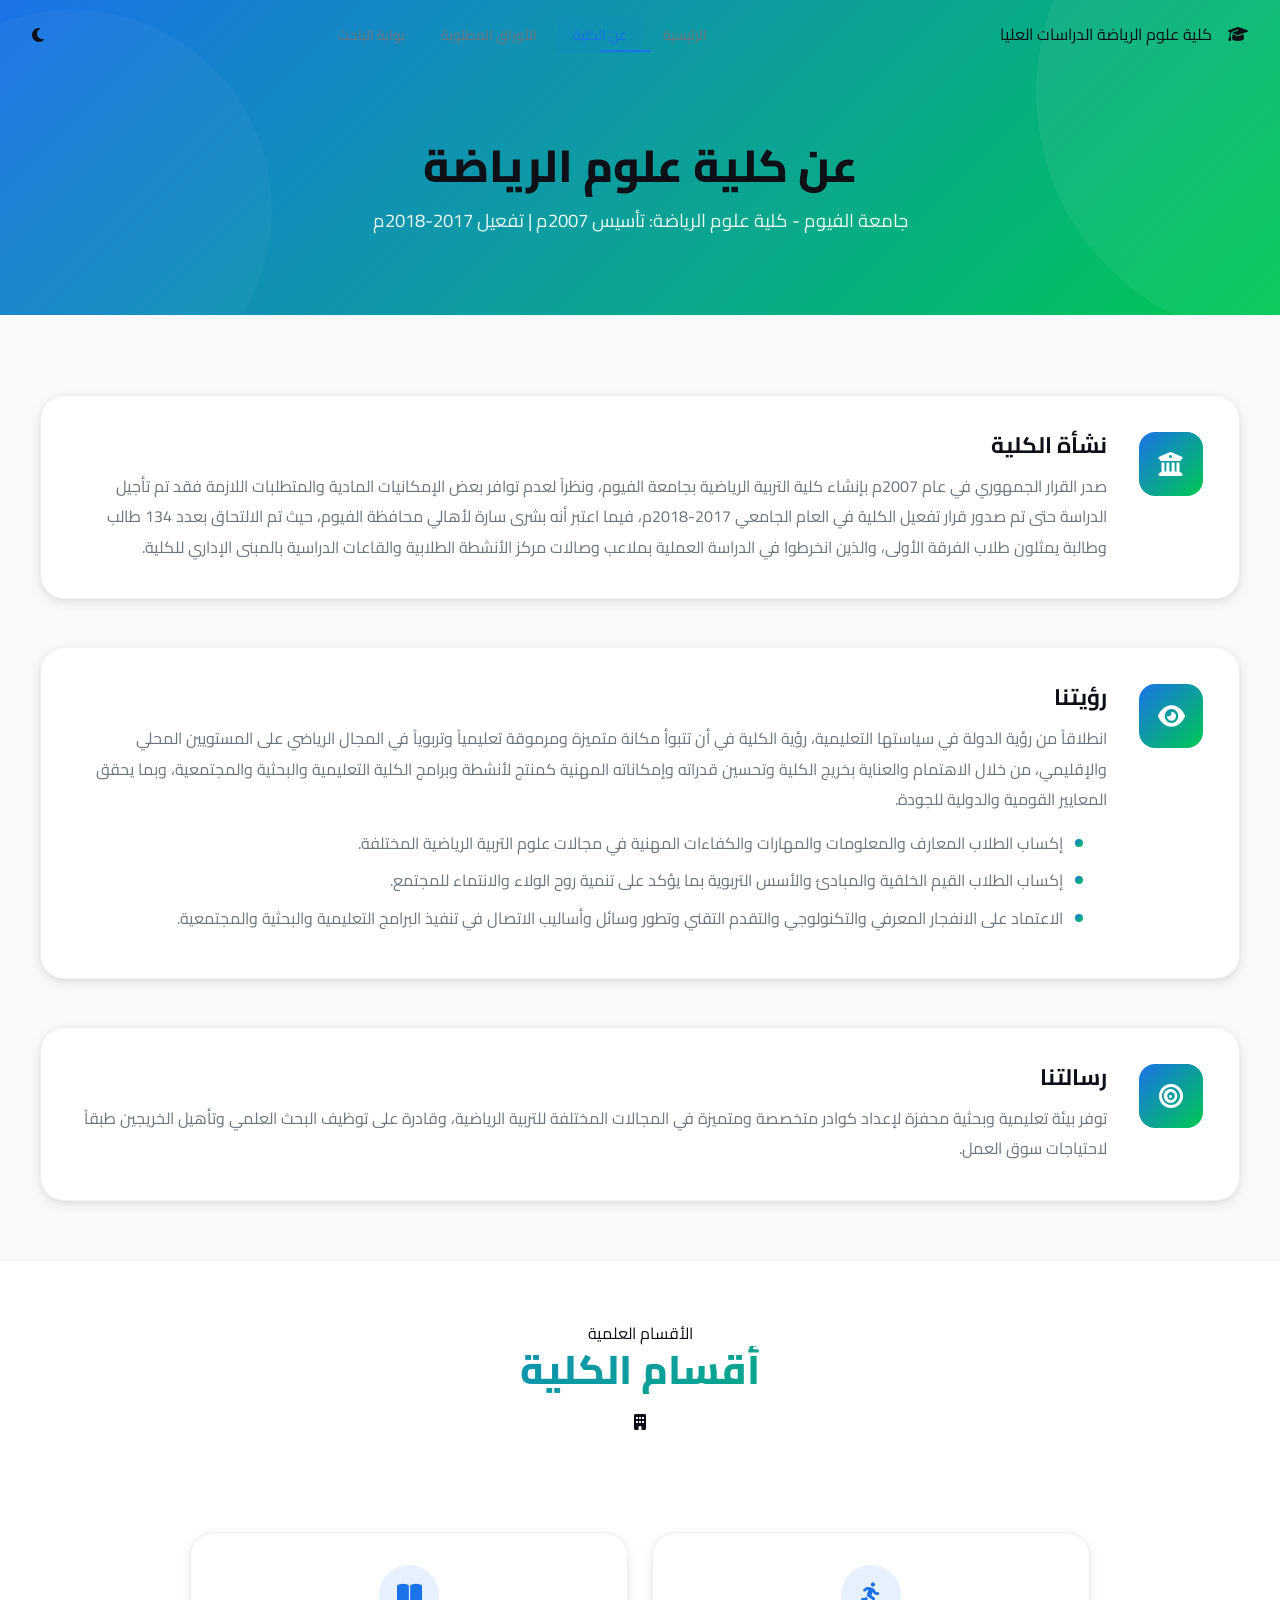
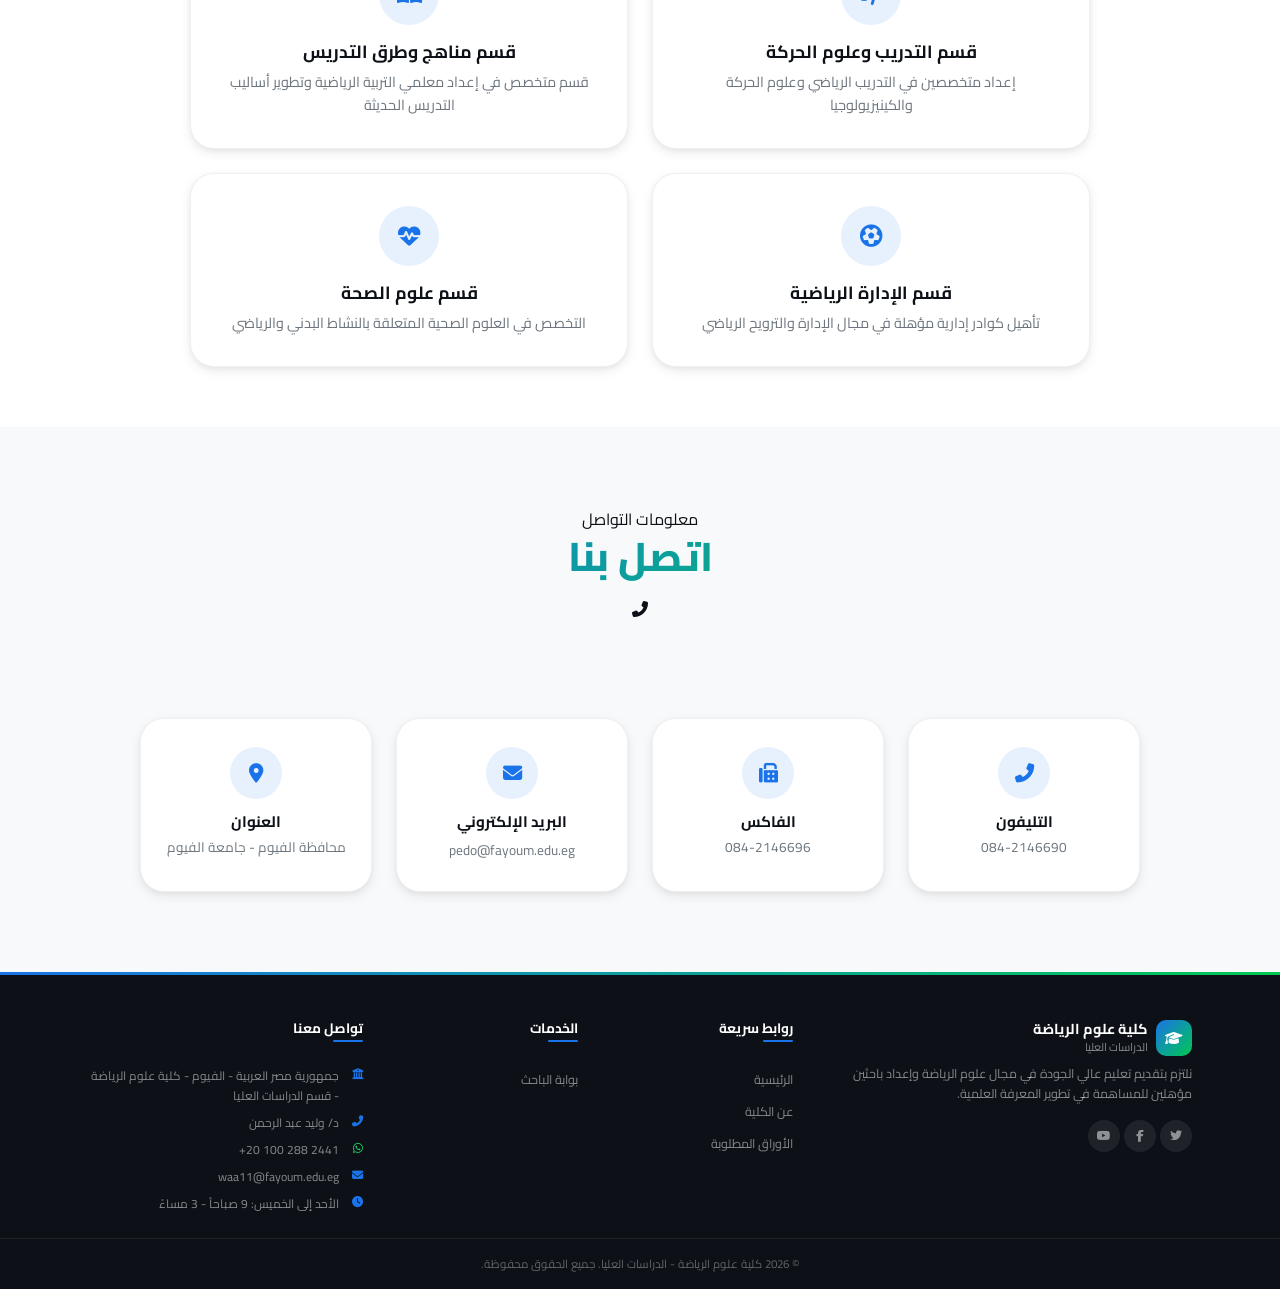
==== pages/about.html @ bc3f0134 "بوابة الدراسات العليا - كلية علوم الرياضة" ====
<!DOCTYPE html>
<html lang="ar" dir="rtl">
<head>
    <meta charset="UTF-8">
    <meta name="viewport" content="width=device-width, initial-scale=1.0">
    <title>عن الكلية - كلية علوم الرياضة | الدراسات العليا</title>
    <link rel="stylesheet" href="../css/styles.css">
    <link rel="stylesheet" href="https://cdnjs.cloudflare.com/ajax/libs/font-awesome/6.4.0/css/all.min.css">
    <link href="https://fonts.googleapis.com/css2?family=Cairo:wght@300;400;500;600;700;800;900&family=Tajawal:wght@300;400;500;700;800;900&display=swap" rel="stylesheet">
    <style>
        .about-hero {
            background: var(--gradient-primary);
            color: var(--color-white);
            padding: 140px 0 80px;
            text-align: center;
            position: relative;
            overflow: hidden;
        }
        .about-hero::before {
            content: '';
            position: absolute;
            top: -50%;
            right: -20%;
            width: 500px;
            height: 500px;
            border-radius: 50%;
            background: rgba(255,255,255,0.05);
        }
        .about-hero::after {
            content: '';
            position: absolute;
            bottom: -30%;
            left: -10%;
            width: 400px;
            height: 400px;
            border-radius: 50%;
            background: rgba(255,255,255,0.03);
        }
        .about-hero h1 {
            font-size: 2.8rem;
            font-weight: 800;
            margin-bottom: 12px;
            position: relative;
            z-index: 1;
        }
        .about-hero p {
            font-size: 1.15rem;
            opacity: 0.9;
            max-width: 600px;
            margin: 0 auto;
            position: relative;
            z-index: 1;
        }

        .about-sections {
            display: flex;
            flex-direction: column;
            gap: 48px;
            padding: 80px 0 60px;
        }

        .about-block {
            display: grid;
            grid-template-columns: auto 1fr;
            gap: 32px;
            align-items: start;
            background: var(--bg-card);
            border: 1px solid var(--card-border);
            border-radius: var(--border-radius-xl);
            padding: 36px;
            box-shadow: var(--shadow-md);
            transition: all 0.3s ease;
        }
        .about-block:hover {
            box-shadow: var(--shadow-xl);
            transform: translateY(-2px);
        }
        .about-block-icon {
            width: 64px;
            height: 64px;
            min-width: 64px;
            border-radius: var(--border-radius-lg);
            background: var(--gradient-primary);
            display: flex;
            align-items: center;
            justify-content: center;
            color: var(--color-white);
            font-size: 1.5rem;
        }
        .about-block-content h3 {
            font-size: 1.4rem;
            font-weight: 700;
            margin-bottom: 12px;
            color: var(--text-primary);
        }
        .about-block-content p {
            color: var(--text-secondary);
            line-height: 1.9;
            font-size: 1rem;
        }
        .about-block-content ul {
            margin-top: 16px;
            padding-right: 24px;
            list-style: none;
        }
        .about-block-content ul li {
            position: relative;
            padding-right: 20px;
            margin-bottom: 10px;
            color: var(--text-secondary);
            line-height: 1.7;
        }
        .about-block-content ul li::before {
            content: '';
            position: absolute;
            right: 0;
            top: 9px;
            width: 8px;
            height: 8px;
            border-radius: 50%;
            background: var(--gradient-primary);
        }

        .dept-section {
            padding: 60px 0;
            background: var(--bg-secondary);
        }
        .dept-grid {
            display: grid;
            grid-template-columns: repeat(2, 1fr);
            gap: 24px;
            max-width: 900px;
            margin: 0 auto;
        }
        .dept-card {
            background: var(--bg-card);
            border: 1px solid var(--card-border);
            border-radius: var(--border-radius-xl);
            padding: 32px;
            text-align: center;
            box-shadow: var(--shadow-md);
            transition: all 0.3s ease;
        }
        .dept-card:hover {
            box-shadow: var(--shadow-xl);
            transform: translateY(-4px);
        }
        .dept-card-icon {
            width: 60px;
            height: 60px;
            border-radius: 50%;
            background: rgba(var(--color-primary-rgb), 0.1);
            display: flex;
            align-items: center;
            justify-content: center;
            margin: 0 auto 16px;
            font-size: 1.4rem;
            color: var(--color-primary);
        }
        .dept-card h4 {
            font-size: 1.1rem;
            font-weight: 700;
            margin-bottom: 8px;
            color: var(--text-primary);
        }
        .dept-card p {
            font-size: 0.9rem;
            color: var(--text-secondary);
            line-height: 1.6;
        }

        .contact-section {
            padding: 80px 0;
        }
        .contact-grid {
            display: grid;
            grid-template-columns: repeat(4, 1fr);
            gap: 24px;
            max-width: 1000px;
            margin: 0 auto;
        }
        .contact-card {
            background: var(--bg-card);
            border: 1px solid var(--card-border);
            border-radius: var(--border-radius-xl);
            padding: 28px 20px;
            text-align: center;
            box-shadow: var(--shadow-md);
            transition: all 0.3s ease;
        }
        .contact-card:hover {
            box-shadow: var(--shadow-xl);
            transform: translateY(-4px);
        }
        .contact-card-icon {
            width: 52px;
            height: 52px;
            border-radius: 50%;
            background: rgba(var(--color-primary-rgb), 0.1);
            display: flex;
            align-items: center;
            justify-content: center;
            margin: 0 auto 14px;
            font-size: 1.2rem;
            color: var(--color-primary);
        }
        .contact-card h4 {
            font-size: 0.95rem;
            font-weight: 700;
            margin-bottom: 6px;
            color: var(--text-primary);
        }
        .contact-card p,
        .contact-card a {
            font-size: 0.85rem;
            color: var(--text-secondary);
            line-height: 1.5;
        }
        .contact-card a:hover {
            color: var(--color-primary);
        }

        @media (max-width: 768px) {
            .about-hero h1 { font-size: 2rem; }
            .about-block {
                grid-template-columns: 1fr;
                text-align: center;
            }
            .about-block-icon { margin: 0 auto; }
            .about-block-content ul { padding-right: 0; }
            .about-block-content ul li { padding-right: 0; text-align: right; }
            .dept-grid { grid-template-columns: 1fr; }
            .contact-grid { grid-template-columns: 1fr 1fr; }
        }
        @media (max-width: 480px) {
            .contact-grid { grid-template-columns: 1fr; }
        }
    </style>
</head>
<body>
    <div id="app">
        <div id="preloader">
            <div class="loader">
                <div class="loader-ring"></div>
                <div class="loader-ring"></div>
                <div class="loader-ring"></div>
                <div class="loader-text">الدراسات العليا</div>
                <div class="loader-subtext">كلية علوم الرياضة - جامعة الفيوم</div>
            </div>
        </div>
        <div class="page-transition" id="pageTransition">
            <div class="loader">
                <div class="loader-ring"></div>
                <div class="loader-ring"></div>
                <div class="loader-ring"></div>
            </div>
            <div class="loader-text">الدراسات العليا</div>
            <div class="loader-subtext">كلية علوم الرياضة - جامعة الفيوم</div>
        </div>

        <nav class="navbar" id="navbar">
            <div class="nav-container">
                <div class="nav-brand">
                    <div class="brand-icon"><i class="fas fa-graduation-cap"></i></div>
                    <div class="brand-text">
                        <span class="brand-title">كلية علوم الرياضة</span>
                        <span class="brand-subtitle">الدراسات العليا</span>
                    </div>
                </div>
                <div class="nav-menu" id="navMenu">
                    <a href="../index.html" class="nav-link">الرئيسية</a>
                    <a href="about.html" class="nav-link active">عن الكلية</a>
                    <a href="documents.html" class="nav-link">الأوراق المطلوبة</a>
                    <a href="portal.html" class="nav-link">بوابة الباحث</a>
                </div>
                <div class="nav-actions">
                    <button class="btn-nav-action" id="themeToggle"><i class="fas fa-moon"></i></button>
                    <button class="hamburger" id="hamburger"><span></span><span></span><span></span></button>
                </div>
            </div>
        </nav>

        <div class="about-hero">
            <div class="container">
                <h1>عن كلية علوم الرياضة</h1>
                <p>جامعة الفيوم - كلية علوم الرياضة: تأسيس 2007م | تفعيل 2017-2018م</p>
            </div>
        </div>

        <section class="about-sections container">
            <div class="about-block">
                <div class="about-block-icon"><i class="fas fa-university"></i></div>
                <div class="about-block-content">
                    <h3>نشأة الكلية</h3>
                    <p>صدر القرار الجمهوري في عام 2007م بإنشاء كلية التربية الرياضية بجامعة الفيوم، ونظراً لعدم توافر بعض الإمكانيات المادية والمتطلبات اللازمة فقد تم تأجيل الدراسة حتى تم صدور قرار تفعيل الكلية في العام الجامعي 2017-2018م، فيما اعتبر أنه بشرى سارة لأهالي محافظة الفيوم، حيث تم الالتحاق بعدد 134 طالب وطالبة يمثلون طلاب الفرقة الأولى، والذين انخرطوا في الدراسة العملية بملاعب وصالات مركز الأنشطة الطلابية والقاعات الدراسية بالمبنى الإداري للكلية.</p>
                </div>
            </div>

            <div class="about-block">
                <div class="about-block-icon"><i class="fas fa-eye"></i></div>
                <div class="about-block-content">
                    <h3>رؤيتنا</h3>
                    <p>انطلاقاً من رؤية الدولة في سياستها التعليمية، رؤية الكلية في أن تتبوأ مكانة متميزة ومرموقة تعليمياً وتربوياً في المجال الرياضي على المستويين المحلي والإقليمي، من خلال الاهتمام والعناية بخريج الكلية وتحسين قدراته وإمكاناته المهنية كمنتج لأنشطة وبرامج الكلية التعليمية والبحثية والمجتمعية، وبما يحقق المعايير القومية والدولية للجودة.</p>
                    <ul>
                        <li>إكساب الطلاب المعارف والمعلومات والمهارات والكفاءات المهنية في مجالات علوم التربية الرياضية المختلفة.</li>
                        <li>إكساب الطلاب القيم الخلقية والمبادئ والأسس التربوية بما يؤكد على تنمية روح الولاء والانتماء للمجتمع.</li>
                        <li>الاعتماد على الانفجار المعرفي والتكنولوجي والتقدم التقني وتطور وسائل وأساليب الاتصال في تنفيذ البرامج التعليمية والبحثية والمجتمعية.</li>
                    </ul>
                </div>
            </div>

            <div class="about-block">
                <div class="about-block-icon"><i class="fas fa-bullseye"></i></div>
                <div class="about-block-content">
                    <h3>رسالتنا</h3>
                    <p>توفر بيئة تعليمية وبحثية محفزة لإعداد كوادر متخصصة ومتميزة في المجالات المختلفة للتربية الرياضية، وقادرة على توظيف البحث العلمي وتأهيل الخريجين طبقاً لاحتياجات سوق العمل.</p>
                </div>
            </div>
        </section>

        <section class="dept-section">
            <div class="container">
                <div class="section-header">
                    <span class="section-tag">الأقسام العلمية</span>
                    <h2 class="section-title">أقسام الكلية</h2>
                    <div class="title-divider"><span></span><i class="fas fa-building"></i><span></span></div>
                </div>
                <div class="dept-grid">
                    <div class="dept-card">
                        <div class="dept-card-icon"><i class="fas fa-running"></i></div>
                        <h4>قسم التدريب وعلوم الحركة</h4>
                        <p>إعداد متخصصين في التدريب الرياضي وعلوم الحركة والكينيزيولوجيا</p>
                    </div>
                    <div class="dept-card">
                        <div class="dept-card-icon"><i class="fas fa-book-open"></i></div>
                        <h4>قسم مناهج وطرق التدريس</h4>
                        <p>قسم متخصص في إعداد معلمي التربية الرياضية وتطوير أساليب التدريس الحديثة</p>
                    </div>
                    <div class="dept-card">
                        <div class="dept-card-icon"><i class="fas fa-futbol"></i></div>
                        <h4>قسم الإدارة الرياضية</h4>
                        <p>تأهيل كوادر إدارية مؤهلة في مجال الإدارة والترويح الرياضي</p>
                    </div>
                    <div class="dept-card">
                        <div class="dept-card-icon"><i class="fas fa-heartbeat"></i></div>
                        <h4>قسم علوم الصحة</h4>
                        <p>التخصص في العلوم الصحية المتعلقة بالنشاط البدني والرياضي</p>
                    </div>
                </div>
            </div>
        </section>

        <section class="contact-section">
            <div class="container">
                <div class="section-header">
                    <span class="section-tag">معلومات التواصل</span>
                    <h2 class="section-title">اتصل بنا</h2>
                    <div class="title-divider"><span></span><i class="fas fa-phone-alt"></i><span></span></div>
                </div>
                <div class="contact-grid">
                    <div class="contact-card">
                        <div class="contact-card-icon"><i class="fas fa-phone-alt"></i></div>
                        <h4>التليفون</h4>
                        <p dir="ltr">084-2146690</p>
                    </div>
                    <div class="contact-card">
                        <div class="contact-card-icon"><i class="fas fa-fax"></i></div>
                        <h4>الفاكس</h4>
                        <p dir="ltr">084-2146696</p>
                    </div>
                    <div class="contact-card">
                        <div class="contact-card-icon"><i class="fas fa-envelope"></i></div>
                        <h4>البريد الإلكتروني</h4>
                        <a href="https://mail.google.com/mail/?view=cm&fs=1&to=pedo@fayoum.edu.eg" target="_blank">pedo@fayoum.edu.eg</a>
                    </div>
                    <div class="contact-card">
                        <div class="contact-card-icon"><i class="fas fa-map-marker-alt"></i></div>
                        <h4>العنوان</h4>
                        <p>محافظة الفيوم - جامعة الفيوم</p>
                    </div>
                </div>
            </div>
        </section>

        <footer class="footer">
            <div class="footer-top">
                <div class="container">
                    <div class="footer-grid">
                        <div class="footer-col">
                            <div class="footer-brand">
                                <div class="brand-icon"><i class="fas fa-graduation-cap"></i></div>
                                <div class="brand-text">
                                    <span class="brand-title">كلية علوم الرياضة</span>
                                    <span class="brand-subtitle">الدراسات العليا</span>
                                </div>
                            </div>
                            <p class="footer-desc">نلتزم بتقديم تعليم عالي الجودة في مجال علوم الرياضة وإعداد باحثين مؤهلين للمساهمة في تطوير المعرفة العلمية.</p>
                            <div class="footer-social">
                                <a href="https://twitter.com/FayUniversity" class="social-link"><i class="fab fa-twitter"></i></a>
                                <a href="https://www.facebook.com/FayoumSS" class="social-link"><i class="fab fa-facebook-f"></i></a>
                                <a href="https://www.youtube.com/channel/UCIMr3Jd-B6QErtTE9Xmmkcg" class="social-link"><i class="fab fa-youtube"></i></a>
                            </div>
                        </div>
                        <div class="footer-col">
                            <h4>روابط سريعة</h4>
                            <ul class="footer-links">
                                <li><a href="../index.html">الرئيسية</a></li>
                                <li><a href="about.html">عن الكلية</a></li>
                                <li><a href="documents.html">الأوراق المطلوبة</a></li>
                            </ul>
                        </div>
                        <div class="footer-col">
                            <h4>الخدمات</h4>
                            <ul class="footer-links">
                                <li><a href="portal.html">بوابة الباحث</a></li>
                            </ul>
                        </div>
                        <div class="footer-col">
                            <h4>تواصل معنا</h4>
                            <div class="footer-contact">
                                <div class="contact-item"><i class="fas fa-university"></i><span>جمهورية مصر العربية - الفيوم - كلية علوم الرياضة - قسم الدراسات العليا</span></div>
                                <div class="contact-item"><i class="fas fa-phone-alt"></i><span>د/ وليد عبد الرحمن</span></div>
                                <div class="contact-item"><i class="fab fa-whatsapp" style="color:#25D366;"></i><a href="https://wa.me/201002882441" target="_blank" dir="ltr" style="color:inherit;text-decoration:none;">+20 100 288 2441</a></div>
                                <div class="contact-item"><i class="fas fa-envelope"></i><a href="https://mail.google.com/mail/?view=cm&fs=1&to=waa11@fayoum.edu.eg" target="_blank" style="color:inherit;text-decoration:none;">waa11@fayoum.edu.eg</a></div>
                                <div class="contact-item"><i class="fas fa-clock"></i><span>الأحد إلى الخميس: 9 صباحاً - 3 مساءً</span></div>
                            </div>
                        </div>
                    </div>
                </div>
            </div>
            <div class="footer-bottom">
                <div class="container">
                    <p>&copy; 2026 كلية علوم الرياضة - الدراسات العليا. جميع الحقوق محفوظة.</p>
                </div>
            </div>
        </footer>
        <button class="back-to-top" id="backToTop"><i class="fas fa-chevron-up"></i></button>
    </div>
    <script src="../js/app.js"></script>
</body>
</html>
---- css/styles.css ----
/* ============================================================
   GRADUATE STUDIES - Faculty of Sports Science
   World-Class RTL Arabic Stylesheet
   ============================================================ */

/* ------------------------------------------------------------
   1. CSS CUSTOM PROPERTIES
   ------------------------------------------------------------ */
:root {
  /* Colors */
  --color-primary: #1a73e8;
  --color-primary-light: #4a9af5;
  --color-primary-dark: #1557b0;
  --color-primary-rgb: 26, 115, 232;

  --color-secondary: #00c853;
  --color-secondary-light: #5efc82;
  --color-secondary-dark: #009624;
  --color-secondary-rgb: 0, 200, 83;

  --color-accent: #ff6d00;
  --color-accent-light: #ff9e40;
  --color-accent-dark: #c43e00;
  --color-accent-rgb: 255, 109, 0;

  --color-dark: #0d1117;
  --color-dark-lighter: #161b22;
  --color-dark-card: #1c2128;
  --color-dark-border: #30363d;
  --color-dark-rgb: 13, 17, 23;

  --color-light: #f8f9fa;
  --color-light-darker: #e9ecef;
  --color-light-card: #ffffff;
  --color-light-border: #dee2e6;
  --color-light-rgb: 248, 249, 250;

  --color-white: #ffffff;
  --color-black: #000000;
  --color-gray-100: #f8f9fa;
  --color-gray-200: #e9ecef;
  --color-gray-300: #dee2e6;
  --color-gray-400: #ced4da;
  --color-gray-500: #adb5bd;
  --color-gray-600: #6c757d;
  --color-gray-700: #495057;
  --color-gray-800: #343a40;
  --color-gray-900: #212529;

  --color-success: #00c853;
  --color-warning: #ff6d00;
  --color-danger: #e53935;
  --color-info: #1a73e8;

  /* Gradients */
  --gradient-primary: linear-gradient(135deg, #1a73e8 0%, #00c853 100%);
  --gradient-secondary: linear-gradient(135deg, #00c853 0%, #1a73e8 100%);
  --gradient-accent: linear-gradient(135deg, #ff6d00 0%, #ff9e40 100%);
  --gradient-dark: linear-gradient(135deg, #0d1117 0%, #161b22 100%);
  --gradient-hero: linear-gradient(135deg, #0d1117 0%, #1a237e 50%, #0d1117 100%);
  --gradient-glass: linear-gradient(135deg, rgba(255,255,255,0.1) 0%, rgba(255,255,255,0.05) 100%);
  --gradient-card: linear-gradient(145deg, rgba(255,255,255,0.05) 0%, rgba(255,255,255,0.02) 100%);
  --gradient-text: linear-gradient(135deg, #1a73e8, #00c853);
  --gradient-primary-radial: radial-gradient(circle at center, #1a73e8 0%, transparent 70%);

  /* Typography */
  --font-family: 'Cairo', 'Tajawal', -apple-system, BlinkMacSystemFont, 'Segoe UI', sans-serif;
  --font-family-mono: 'Fira Code', 'Cairo', monospace;

  --font-size-xs: 0.75rem;
  --font-size-sm: 0.875rem;
  --font-size-base: 1rem;
  --font-size-md: 1.125rem;
  --font-size-lg: 1.25rem;
  --font-size-xl: 1.5rem;
  --font-size-2xl: 2rem;
  --font-size-3xl: 2.5rem;
  --font-size-4xl: 3rem;
  --font-size-5xl: 3.5rem;

  --font-weight-light: 300;
  --font-weight-normal: 400;
  --font-weight-medium: 500;
  --font-weight-semibold: 600;
  --font-weight-bold: 700;
  --font-weight-extrabold: 800;

  --line-height-tight: 1.2;
  --line-height-normal: 1.6;
  --line-height-relaxed: 1.8;

  /* Spacing */
  --spacing-xs: 0.25rem;
  --spacing-sm: 0.5rem;
  --spacing-md: 1rem;
  --spacing-lg: 1.5rem;
  --spacing-xl: 2rem;
  --spacing-2xl: 3rem;
  --spacing-3xl: 4rem;
  --spacing-4xl: 6rem;
  --spacing-5xl: 8rem;

  --container-max: 1200px;
  --container-narrow: 900px;
  --container-wide: 1400px;

  /* Borders & Radius */
  --border-width: 1px;
  --border-radius-sm: 6px;
  --border-radius-md: 10px;
  --border-radius-lg: 16px;
  --border-radius-xl: 24px;
  --border-radius-2xl: 32px;
  --border-radius-full: 9999px;

  /* Shadows */
  --shadow-xs: 0 1px 2px rgba(0,0,0,0.05);
  --shadow-sm: 0 2px 4px rgba(0,0,0,0.06), 0 1px 2px rgba(0,0,0,0.04);
  --shadow-md: 0 4px 12px rgba(0,0,0,0.08), 0 2px 4px rgba(0,0,0,0.04);
  --shadow-lg: 0 8px 24px rgba(0,0,0,0.1), 0 4px 8px rgba(0,0,0,0.05);
  --shadow-xl: 0 12px 40px rgba(0,0,0,0.12), 0 6px 12px rgba(0,0,0,0.06);
  --shadow-2xl: 0 20px 60px rgba(0,0,0,0.15), 0 8px 16px rgba(0,0,0,0.08);
  --shadow-glow-primary: 0 0 20px rgba(26,115,232,0.3), 0 0 40px rgba(26,115,232,0.1);
  --shadow-glow-secondary: 0 0 20px rgba(0,200,83,0.3), 0 0 40px rgba(0,200,83,0.1);
  --shadow-glow-accent: 0 0 20px rgba(255,109,0,0.3), 0 0 40px rgba(255,109,0,0.1);
  --shadow-inner: inset 0 2px 4px rgba(0,0,0,0.06);

  /* Glass morphism */
  --glass-bg: rgba(255,255,255,0.08);
  --glass-bg-light: rgba(255,255,255,0.12);
  --glass-border: rgba(255,255,255,0.15);
  --glass-blur: blur(20px);
  --glass-blur-heavy: blur(40px);

  /* Transitions */
  --transition-fast: 150ms ease;
  --transition-base: 250ms ease;
  --transition-slow: 400ms ease;
  --transition-spring: 500ms cubic-bezier(0.175, 0.885, 0.32, 1.275);
  --transition-bounce: 600ms cubic-bezier(0.68, -0.55, 0.265, 1.55);

  /* Z-index */
  --z-dropdown: 100;
  --z-sticky: 200;
  --z-navbar: 1000;
  --z-fixed: 1030;
  --z-modal-backdrop: 1040;
  --z-modal: 1050;
  --z-popover: 1060;
  --z-tooltip: 1070;
  --z-preloader: 9999;

  /* Current theme colors (light by default) */
  --bg-primary: var(--color-light);
  --bg-secondary: var(--color-white);
  --bg-card: var(--color-white);
  --bg-nav: rgba(248,249,250,0.85);
  --text-primary: var(--color-dark);
  --text-secondary: var(--color-gray-600);
  --text-muted: var(--color-gray-500);
  --border-color: var(--color-light-border);
  --card-border: rgba(0,0,0,0.06);
}

/* ------------------------------------------------------------
   2. DARK THEME
   ------------------------------------------------------------ */
[data-theme="dark"] {
  --bg-primary: var(--color-dark);
  --bg-secondary: var(--color-dark-lighter);
  --bg-card: var(--color-dark-card);
  --bg-nav: rgba(13,17,23,0.88);
  --text-primary: var(--color-gray-100);
  --text-secondary: var(--color-gray-400);
  --text-muted: var(--color-gray-500);
  --border-color: var(--color-dark-border);
  --card-border: rgba(255,255,255,0.06);

  --glass-bg: rgba(255,255,255,0.05);
  --glass-bg-light: rgba(255,255,255,0.08);
  --glass-border: rgba(255,255,255,0.1);

  --shadow-xs: 0 1px 2px rgba(0,0,0,0.2);
  --shadow-sm: 0 2px 4px rgba(0,0,0,0.25);
  --shadow-md: 0 4px 12px rgba(0,0,0,0.3);
  --shadow-lg: 0 8px 24px rgba(0,0,0,0.35);
  --shadow-xl: 0 12px 40px rgba(0,0,0,0.4);
  --shadow-2xl: 0 20px 60px rgba(0,0,0,0.5);
}

/* ------------------------------------------------------------
   3. RESET & BASE
   ------------------------------------------------------------ */
*,
*::before,
*::after {
  margin: 0;
  padding: 0;
  box-sizing: border-box;
}

html {
  scroll-behavior: smooth;
  font-size: 16px;
  -webkit-text-size-adjust: 100%;
  text-size-adjust: 100%;
}

body {
  font-family: var(--font-family);
  font-size: var(--font-size-base);
  font-weight: var(--font-weight-normal);
  line-height: var(--line-height-normal);
  color: var(--text-primary);
  background-color: var(--bg-primary);
  direction: rtl;
  text-align: right;
  overflow-x: hidden;
  -webkit-font-smoothing: antialiased;
  -moz-osx-font-smoothing: grayscale;
  transition: background-color var(--transition-slow), color var(--transition-slow);
}

a {
  color: var(--color-primary);
  text-decoration: none;
  transition: color var(--transition-fast);
}

a:hover {
  color: var(--color-primary-light);
}

img {
  max-width: 100%;
  height: auto;
  display: block;
}

ul, ol {
  list-style: none;
}

button {
  cursor: pointer;
  border: none;
  background: none;
  font-family: inherit;
  font-size: inherit;
  color: inherit;
}

input, select, textarea {
  font-family: inherit;
  font-size: inherit;
  color: inherit;
}

h1, h2, h3, h4, h5, h6 {
  font-weight: var(--font-weight-bold);
  line-height: var(--line-height-tight);
  color: var(--text-primary);
}

h1 { font-size: var(--font-size-4xl); }
h2 { font-size: var(--font-size-3xl); }
h3 { font-size: var(--font-size-2xl); }
h4 { font-size: var(--font-size-xl); }
h5 { font-size: var(--font-size-lg); }
h6 { font-size: var(--font-size-md); }

::selection {
  background-color: rgba(var(--color-primary-rgb), 0.2);
  color: var(--color-primary);
}

/* ------------------------------------------------------------
   4. CUSTOM SCROLLBAR
   ------------------------------------------------------------ */
::-webkit-scrollbar {
  width: 8px;
  height: 8px;
}

::-webkit-scrollbar-track {
  background: var(--bg-secondary);
  border-radius: var(--border-radius-full);
}

::-webkit-scrollbar-thumb {
  background: linear-gradient(180deg, var(--color-primary), var(--color-secondary));
  border-radius: var(--border-radius-full);
  border: 2px solid var(--bg-secondary);
}

::-webkit-scrollbar-thumb:hover {
  background: linear-gradient(180deg, var(--color-primary-dark), var(--color-secondary-dark));
}

* {
  scrollbar-width: thin;
  scrollbar-color: var(--color-primary) var(--bg-secondary);
}

/* ------------------------------------------------------------
   5. LAYOUT & CONTAINER
   ------------------------------------------------------------ */
.container {
  width: 100%;
  max-width: var(--container-max);
  margin-inline: auto;
  padding-inline: var(--spacing-lg);
}

.container-narrow {
  max-width: var(--container-narrow);
}

.container-wide {
  max-width: var(--container-wide);
}

.section {
  padding: var(--spacing-5xl) 0;
  position: relative;
  overflow: hidden;
}

.section-header {
  text-align: center;
  margin-bottom: var(--spacing-4xl);
}

.section-badge {
  display: inline-flex;
  align-items: center;
  gap: var(--spacing-sm);
  padding: var(--spacing-sm) var(--spacing-lg);
  background: rgba(var(--color-primary-rgb), 0.1);
  color: var(--color-primary);
  border-radius: var(--border-radius-full);
  font-size: var(--font-size-sm);
  font-weight: var(--font-weight-semibold);
  margin-bottom: var(--spacing-lg);
  border: 1px solid rgba(var(--color-primary-rgb), 0.2);
}

.section-title {
  font-size: var(--font-size-3xl);
  font-weight: var(--font-weight-extrabold);
  margin-bottom: var(--spacing-md);
  background: var(--gradient-text);
  -webkit-background-clip: text;
  background-clip: text;
  -webkit-text-fill-color: transparent;
}

.section-subtitle {
  font-size: var(--font-size-lg);
  color: var(--text-secondary);
  max-width: 600px;
  margin-inline: auto;
  line-height: var(--line-height-relaxed);
}

/* ------------------------------------------------------------
   6. PRELOADER
   ------------------------------------------------------------ */
#preloader,
.preloader {
  position: fixed;
  inset: 0;
  z-index: var(--z-preloader);
  display: flex;
  align-items: center;
  justify-content: center;
  flex-direction: column;
  gap: var(--spacing-xl);
  background: var(--color-dark);
  transition: opacity 0.6s ease, visibility 0.6s ease;
}

#preloader.hidden,
.preloader.hidden {
  opacity: 0;
  visibility: hidden;
  pointer-events: none;
}

.loader {
  display: flex;
  flex-direction: column;
  align-items: center;
  gap: 20px;
}

.loader-ring {
  width: 60px;
  height: 60px;
  border: 4px solid rgba(255, 255, 255, 0.1);
  border-top-color: var(--color-primary);
  border-right-color: var(--color-primary-light);
  border-radius: 50%;
  position: absolute;
  animation: preloaderSpin 1s linear infinite;
}

.loader-ring:nth-child(1) {
  width: 60px;
  height: 60px;
}

.loader-ring:nth-child(2) {
  width: 44px;
  height: 44px;
  border-top-color: var(--color-secondary);
  border-right-color: var(--color-secondary-light);
  animation-duration: 0.8s;
  animation-direction: reverse;
  position: relative;
  top: 0;
}

.loader-ring:nth-child(3) {
  width: 28px;
  height: 28px;
  border-top-color: var(--color-accent);
  border-right-color: var(--color-accent-light);
  animation-duration: 1.2s;
  position: relative;
  top: 0;
}

.loader {
  position: relative;
  width: 60px;
  height: 60px;
  display: flex;
  align-items: center;
  justify-content: center;
}

.loader-text {
  color: var(--color-white);
  font-size: 1.5rem;
  font-weight: 700;
  font-family: 'Cairo', 'Tajawal', sans-serif;
  margin-top: 80px;
  text-align: center;
}

.loader-subtext {
  color: rgba(255, 255, 255, 0.6);
  font-size: 0.95rem;
  font-weight: 400;
  font-family: 'Cairo', 'Tajawal', sans-serif;
  text-align: center;
  margin-top: -10px;
}

.preloader-spinner {
  width: 60px;
  height: 60px;
  border: 3px solid rgba(255,255,255,0.1);
  border-top-color: var(--color-primary);
  border-right-color: var(--color-secondary);
  border-radius: 50%;
  animation: preloaderSpin 0.8s linear infinite;
  position: relative;
}

.preloader-spinner::before {
  content: '';
  position: absolute;
  inset: 6px;
  border: 3px solid rgba(255,255,255,0.05);
  border-bottom-color: var(--color-accent);
  border-radius: 50%;
  animation: preloaderSpin 1.2s linear infinite reverse;
}

.preloader-logo {
  display: flex;
  flex-direction: column;
  align-items: center;
  gap: var(--spacing-md);
}

.preloader-logo-icon {
  width: 80px;
  height: 80px;
  animation: preloaderPulse 1.5s ease-in-out infinite;
}

.preloader-logo-text {
  color: var(--color-white);
  font-size: var(--font-size-xl);
  font-weight: var(--font-weight-bold);
  letter-spacing: 2px;
}

.preloader-dots {
  display: flex;
  gap: 8px;
}

.preloader-dots span {
  width: 10px;
  height: 10px;
  border-radius: 50%;
  animation: preloaderDotBounce 1.4s ease-in-out infinite;
}

.preloader-dots span:nth-child(1) {
  background: var(--color-primary);
  animation-delay: 0s;
}

.preloader-dots span:nth-child(2) {
  background: var(--color-secondary);
  animation-delay: 0.2s;
}

.preloader-dots span:nth-child(3) {
  background: var(--color-accent);
  animation-delay: 0.4s;
}

.preloader-progress {
  width: 200px;
  height: 3px;
  background: rgba(255,255,255,0.1);
  border-radius: var(--border-radius-full);
  overflow: hidden;
}

.preloader-progress-bar {
  height: 100%;
  background: var(--gradient-primary);
  border-radius: var(--border-radius-full);
  animation: preloaderProgress 2s ease-in-out forwards;
}

/* Page Transition Overlay */
.page-transition {
  position: fixed;
  inset: 0;
  z-index: 10000;
  background: var(--color-dark);
  display: flex;
  align-items: center;
  justify-content: center;
  flex-direction: column;
  opacity: 0;
  visibility: hidden;
  transition: opacity 0.3s ease, visibility 0.3s ease;
  pointer-events: none;
}

.page-transition.active {
  opacity: 1;
  visibility: visible;
  pointer-events: all;
}

.page-transition .loader {
  position: relative;
  width: 60px;
  height: 60px;
  display: flex;
  align-items: center;
  justify-content: center;
}

.page-transition .loader-text {
  margin-top: 80px;
}

.page-transition .loader-subtext {
  margin-top: -10px;
}

/* ------------------------------------------------------------
   7. NAVBAR
   ------------------------------------------------------------ */
.navbar {
  position: fixed;
  top: 0;
  inset-inline: 0;
  z-index: var(--z-navbar);
  padding: var(--spacing-md) 0;
  transition: all var(--transition-base);
  background: transparent;
}

.navbar.scrolled,
.navbar.active {
  background: var(--bg-nav);
  backdrop-filter: var(--glass-blur);
  -webkit-backdrop-filter: var(--glass-blur);
  box-shadow: var(--shadow-md);
  padding: var(--spacing-sm) 0;
  border-bottom: 1px solid var(--glass-border);
}

.nav-container {
  max-width: var(--container-wide);
  margin-inline: auto;
  padding-inline: var(--spacing-xl);
  display: flex;
  align-items: center;
  justify-content: space-between;
}

.nav-brand {
  display: flex;
  align-items: center;
  gap: var(--spacing-md);
  text-decoration: none;
}

.nav-brand-icon {
  width: 44px;
  height: 44px;
  background: var(--gradient-primary);
  border-radius: var(--border-radius-md);
  display: flex;
  align-items: center;
  justify-content: center;
  color: var(--color-white);
  font-weight: var(--font-weight-bold);
  font-size: var(--font-size-lg);
  box-shadow: var(--shadow-glow-primary);
  transition: transform var(--transition-spring);
}

.nav-brand:hover .nav-brand-icon {
  transform: rotate(-8deg) scale(1.05);
}

.nav-brand-text {
  display: flex;
  flex-direction: column;
}

.nav-brand-title {
  font-size: var(--font-size-md);
  font-weight: var(--font-weight-bold);
  color: var(--text-primary);
  line-height: 1.2;
}

.nav-brand-subtitle {
  font-size: var(--font-size-xs);
  color: var(--text-muted);
  font-weight: var(--font-weight-medium);
}

.nav-menu {
  display: flex;
  align-items: center;
  gap: var(--spacing-xs);
}

.nav-link {
  position: relative;
  padding: var(--spacing-sm) var(--spacing-md);
  color: var(--text-secondary);
  font-size: var(--font-size-sm);
  font-weight: var(--font-weight-medium);
  border-radius: var(--border-radius-sm);
  transition: all var(--transition-fast);
  text-decoration: none;
  white-space: nowrap;
}

.nav-link:hover,
.nav-link.active {
  color: var(--color-primary);
  background: rgba(var(--color-primary-rgb), 0.08);
}

.nav-link::after {
  content: '';
  position: absolute;
  bottom: 2px;
  inset-inline: 50%;
  width: 0;
  height: 2px;
  background: var(--color-primary);
  border-radius: var(--border-radius-full);
  transition: all var(--transition-base);
  transform: translateX(-50%);
}

[dir="rtl"] .nav-link::after {
  transform: translateX(50%);
}

.nav-link:hover::after,
.nav-link.active::after {
  width: 60%;
  inset-inline: 20%;
}

.nav-actions {
  display: flex;
  align-items: center;
  gap: var(--spacing-md);
}

.nav-theme-toggle {
  width: 40px;
  height: 40px;
  border-radius: var(--border-radius-full);
  display: flex;
  align-items: center;
  justify-content: center;
  background: var(--glass-bg);
  border: 1px solid var(--glass-border);
  color: var(--text-secondary);
  transition: all var(--transition-base);
  font-size: var(--font-size-lg);
}

.nav-theme-toggle:hover {
  background: rgba(var(--color-primary-rgb), 0.1);
  color: var(--color-primary);
  transform: rotate(15deg);
}

.btn-nav-icon {
  width: 40px;
  height: 40px;
  border-radius: var(--border-radius-full);
  display: flex;
  align-items: center;
  justify-content: center;
  background: var(--gradient-primary);
  color: var(--color-white);
  transition: all var(--transition-base);
  font-size: var(--font-size-md);
  box-shadow: var(--shadow-sm);
}

.btn-nav-icon:hover {
  transform: scale(1.1);
  box-shadow: var(--shadow-glow-primary);
}

/* Hamburger Menu */
.hamburger {
  display: none;
  flex-direction: column;
  justify-content: center;
  gap: 5px;
  width: 36px;
  height: 36px;
  cursor: pointer;
  z-index: calc(var(--z-navbar) + 1);
  padding: 4px;
}

.hamburger-line {
  width: 100%;
  height: 2.5px;
  background: var(--text-primary);
  border-radius: var(--border-radius-full);
  transition: all var(--transition-base);
  transform-origin: center;
}

.hamburger.active .hamburger-line:nth-child(1) {
  transform: rotate(45deg) translate(5px, 5px);
}

.hamburger.active .hamburger-line:nth-child(2) {
  opacity: 0;
  transform: scaleX(0);
}

.hamburger.active .hamburger-line:nth-child(3) {
  transform: rotate(-45deg) translate(5px, -5px);
}

/* Mobile Nav Overlay */
.nav-mobile-overlay {
  display: none;
  position: fixed;
  inset: 0;
  background: rgba(0,0,0,0.5);
  z-index: var(--z-navbar);
  opacity: 0;
  transition: opacity var(--transition-base);
}

.nav-mobile-overlay.active {
  opacity: 1;
}

/* ------------------------------------------------------------
   8. HERO SECTION
   ------------------------------------------------------------ */
.hero-section {
  position: relative;
  min-height: 100vh;
  display: flex;
  align-items: center;
  justify-content: center;
  overflow: hidden;
  background: var(--gradient-hero);
  padding-top: 80px;
}

.hero-bg {
  position: absolute;
  inset: 0;
  overflow: hidden;
}

.hero-bg-gradient {
  position: absolute;
  width: 600px;
  height: 600px;
  border-radius: 50%;
  filter: blur(120px);
  opacity: 0.15;
}

.hero-bg-gradient:nth-child(1) {
  top: -200px;
  right: -100px;
  background: var(--color-primary);
  animation: heroFloat 8s ease-in-out infinite;
}

.hero-bg-gradient:nth-child(2) {
  bottom: -200px;
  left: -100px;
  background: var(--color-secondary);
  animation: heroFloat 10s ease-in-out infinite reverse;
}

.hero-bg-gradient:nth-child(3) {
  top: 50%;
  left: 50%;
  transform: translate(-50%, -50%);
  background: var(--color-accent);
  width: 400px;
  height: 400px;
  opacity: 0.08;
  animation: heroFloat 12s ease-in-out infinite;
}

/* Particle container */
.hero-particles {
  position: absolute;
  inset: 0;
  overflow: hidden;
}

.hero-particle {
  position: absolute;
  width: 3px;
  height: 3px;
  background: rgba(255,255,255,0.3);
  border-radius: 50%;
  animation: particleFloat linear infinite;
}

.hero-grid-pattern {
  position: absolute;
  inset: 0;
  background-image:
    linear-gradient(rgba(255,255,255,0.02) 1px, transparent 1px),
    linear-gradient(90deg, rgba(255,255,255,0.02) 1px, transparent 1px);
  background-size: 60px 60px;
}

.hero-content {
  position: relative;
  z-index: 2;
  text-align: center;
  max-width: 900px;
  padding-inline: var(--spacing-xl);
}

.hero-badge {
  display: inline-flex;
  align-items: center;
  gap: var(--spacing-sm);
  padding: var(--spacing-sm) var(--spacing-lg);
  background: var(--glass-bg);
  border: 1px solid var(--glass-border);
  border-radius: var(--border-radius-full);
  color: rgba(255,255,255,0.85);
  font-size: var(--font-size-sm);
  font-weight: var(--font-weight-medium);
  margin-bottom: var(--spacing-xl);
  backdrop-filter: var(--glass-blur);
  -webkit-backdrop-filter: var(--glass-blur);
  animation: heroFadeInDown 0.8s ease forwards;
}

.hero-badge-dot {
  width: 8px;
  height: 8px;
  background: var(--color-secondary);
  border-radius: 50%;
  animation: heroPulse 2s ease-in-out infinite;
}

.hero-title {
  font-size: clamp(2.2rem, 5vw, 4rem);
  font-weight: var(--font-weight-extrabold);
  color: var(--color-white);
  margin-bottom: var(--spacing-lg);
  line-height: var(--line-height-tight);
  animation: heroFadeInUp 0.8s ease 0.2s forwards;
  opacity: 0;
}

.hero-title-highlight {
  background: var(--gradient-primary);
  -webkit-background-clip: text;
  background-clip: text;
  -webkit-text-fill-color: transparent;
  position: relative;
}

.hero-description {
  font-size: var(--font-size-lg);
  color: rgba(255,255,255,0.7);
  max-width: 650px;
  margin-inline: auto;
  margin-bottom: var(--spacing-2xl);
  line-height: var(--line-height-relaxed);
  animation: heroFadeInUp 0.8s ease 0.4s forwards;
  opacity: 0;
}

.hero-actions {
  display: flex;
  align-items: center;
  justify-content: center;
  gap: var(--spacing-md);
  margin-bottom: var(--spacing-4xl);
  animation: heroFadeInUp 0.8s ease 0.6s forwards;
  opacity: 0;
  flex-wrap: wrap;
}

.hero-stats {
  display: grid;
  grid-template-columns: repeat(4, 1fr);
  gap: var(--spacing-lg);
  animation: heroFadeInUp 0.8s ease 0.8s forwards;
  opacity: 0;
}

.hero-stat {
  text-align: center;
  padding: var(--spacing-lg);
  background: var(--glass-bg);
  border: 1px solid var(--glass-border);
  border-radius: var(--border-radius-lg);
  backdrop-filter: var(--glass-blur);
  -webkit-backdrop-filter: var(--glass-blur);
  transition: all var(--transition-base);
}

.hero-stat:hover {
  background: var(--glass-bg-light);
  transform: translateY(-4px);
  border-color: rgba(var(--color-primary-rgb), 0.3);
}

.hero-stat-number {
  font-size: var(--font-size-3xl);
  font-weight: var(--font-weight-extrabold);
  color: var(--color-white);
  margin-bottom: var(--spacing-xs);
  font-variant-numeric: tabular-nums;
}

.hero-stat-label {
  font-size: var(--font-size-sm);
  color: rgba(255,255,255,0.6);
  font-weight: var(--font-weight-medium);
}

.hero-scroll-indicator {
  position: absolute;
  bottom: var(--spacing-2xl);
  left: 50%;
  transform: translateX(-50%);
  display: flex;
  flex-direction: column;
  align-items: center;
  gap: var(--spacing-sm);
  color: rgba(255,255,255,0.4);
  font-size: var(--font-size-xs);
  animation: heroScrollBounce 2s ease-in-out infinite;
  cursor: pointer;
  z-index: 2;
}

.hero-scroll-mouse {
  width: 24px;
  height: 38px;
  border: 2px solid rgba(255,255,255,0.3);
  border-radius: 12px;
  position: relative;
}

.hero-scroll-mouse::before {
  content: '';
  position: absolute;
  top: 6px;
  left: 50%;
  transform: translateX(-50%);
  width: 3px;
  height: 8px;
  background: rgba(255,255,255,0.5);
  border-radius: var(--border-radius-full);
  animation: scrollWheel 2s ease-in-out infinite;
}

/* ------------------------------------------------------------
   9. BUTTONS
   ------------------------------------------------------------ */
.btn {
  display: inline-flex;
  align-items: center;
  justify-content: center;
  gap: var(--spacing-sm);
  padding: 12px 28px;
  font-family: var(--font-family);
  font-size: var(--font-size-sm);
  font-weight: var(--font-weight-semibold);
  line-height: 1;
  border: 2px solid transparent;
  border-radius: var(--border-radius-md);
  cursor: pointer;
  text-decoration: none;
  white-space: nowrap;
  transition: all var(--transition-base);
  position: relative;
  overflow: hidden;
}

.btn::before {
  content: '';
  position: absolute;
  inset: 0;
  background: linear-gradient(rgba(255,255,255,0.15), transparent);
  opacity: 0;
  transition: opacity var(--transition-fast);
}

.btn:hover::before {
  opacity: 1;
}

.btn:active {
  transform: scale(0.97);
}

.btn-primary {
  background: var(--gradient-primary);
  color: var(--color-white);
  box-shadow: var(--shadow-md);
}

.btn-primary:hover {
  box-shadow: var(--shadow-glow-primary);
  transform: translateY(-2px);
  color: var(--color-white);
}

.btn-secondary {
  background: var(--color-secondary);
  color: var(--color-white);
  box-shadow: var(--shadow-md);
}

.btn-secondary:hover {
  background: var(--color-secondary-dark);
  box-shadow: var(--shadow-glow-secondary);
  transform: translateY(-2px);
  color: var(--color-white);
}

.btn-accent {
  background: var(--gradient-accent);
  color: var(--color-white);
  box-shadow: var(--shadow-md);
}

.btn-accent:hover {
  box-shadow: var(--shadow-glow-accent);
  transform: translateY(-2px);
  color: var(--color-white);
}

.btn-outline {
  background: transparent;
  color: var(--color-primary);
  border-color: var(--color-primary);
}

.btn-outline:hover {
  background: var(--color-primary);
  color: var(--color-white);
  transform: translateY(-2px);
  box-shadow: var(--shadow-glow-primary);
}

.btn-outline-light {
  background: transparent;
  color: var(--color-white);
  border-color: rgba(255,255,255,0.3);
}

.btn-outline-light:hover {
  background: rgba(255,255,255,0.1);
  border-color: rgba(255,255,255,0.6);
  color: var(--color-white);
}

.btn-ghost {
  background: transparent;
  color: var(--text-secondary);
  border-color: transparent;
}

.btn-ghost:hover {
  background: rgba(var(--color-primary-rgb), 0.08);
  color: var(--color-primary);
}

.btn-glow {
  background: var(--gradient-primary);
  color: var(--color-white);
  box-shadow: 0 0 15px rgba(var(--color-primary-rgb), 0.4);
  animation: btnGlow 3s ease-in-out infinite;
}

.btn-glow:hover {
  box-shadow: 0 0 30px rgba(var(--color-primary-rgb), 0.6), 0 0 60px rgba(var(--color-primary-rgb), 0.2);
  transform: translateY(-2px);
  color: var(--color-white);
}

.btn-lg {
  padding: 16px 36px;
  font-size: var(--font-size-base);
  border-radius: var(--border-radius-lg);
}

.btn-sm {
  padding: 8px 18px;
  font-size: var(--font-size-xs);
  border-radius: var(--border-radius-sm);
}

.btn-icon {
  padding: 10px;
  border-radius: var(--border-radius-md);
}

.btn-pill {
  border-radius: var(--border-radius-full);
}

.btn-block {
  width: 100%;
}

.btn:disabled,
.btn.disabled {
  opacity: 0.5;
  pointer-events: none;
  cursor: not-allowed;
}

/* ------------------------------------------------------------
   10. ABOUT SECTION
   ------------------------------------------------------------ */
.about-section {
  background: var(--bg-primary);
}

.about-grid {
  display: grid;
  grid-template-columns: 1fr 1fr;
  gap: var(--spacing-4xl);
  align-items: center;
}

.about-main {
  position: relative;
}

.about-main-image {
  width: 100%;
  border-radius: var(--border-radius-xl);
  overflow: hidden;
  box-shadow: var(--shadow-xl);
  position: relative;
}

.about-main-image::after {
  content: '';
  position: absolute;
  inset: 0;
  background: linear-gradient(180deg, transparent 60%, rgba(var(--color-dark-rgb), 0.4) 100%);
  border-radius: var(--border-radius-xl);
}

.about-experience-badge {
  position: absolute;
  bottom: -20px;
  inset-inline-end: -20px;
  background: var(--gradient-primary);
  color: var(--color-white);
  padding: var(--spacing-lg) var(--spacing-xl);
  border-radius: var(--border-radius-lg);
  text-align: center;
  box-shadow: var(--shadow-lg);
  z-index: 2;
}

.about-experience-number {
  font-size: var(--font-size-3xl);
  font-weight: var(--font-weight-extrabold);
  display: block;
  line-height: 1;
}

.about-experience-text {
  font-size: var(--font-size-sm);
  font-weight: var(--font-weight-medium);
}

.about-content {
  padding-inline-start: var(--spacing-xl);
}

.about-label {
  display: inline-flex;
  align-items: center;
  gap: var(--spacing-sm);
  color: var(--color-primary);
  font-weight: var(--font-weight-semibold);
  font-size: var(--font-size-sm);
  text-transform: uppercase;
  letter-spacing: 1px;
  margin-bottom: var(--spacing-md);
}

.about-title {
  font-size: var(--font-size-3xl);
  font-weight: var(--font-weight-extrabold);
  margin-bottom: var(--spacing-lg);
  line-height: var(--line-height-tight);
}

.about-description {
  color: var(--text-secondary);
  margin-bottom: var(--spacing-xl);
  line-height: var(--line-height-relaxed);
}

.about-features {
  display: grid;
  grid-template-columns: 1fr 1fr;
  gap: var(--spacing-md);
  margin-bottom: var(--spacing-xl);
}

.about-feature {
  display: flex;
  align-items: flex-start;
  gap: var(--spacing-md);
  padding: var(--spacing-md);
  border-radius: var(--border-radius-md);
  transition: all var(--transition-base);
}

.about-feature:hover {
  background: var(--glass-bg);
}

.about-feature-icon {
  width: 48px;
  height: 48px;
  min-width: 48px;
  border-radius: var(--border-radius-md);
  display: flex;
  align-items: center;
  justify-content: center;
  font-size: var(--font-size-xl);
}

.about-feature-icon.primary {
  background: rgba(var(--color-primary-rgb), 0.1);
  color: var(--color-primary);
}

.about-feature-icon.secondary {
  background: rgba(var(--color-secondary-rgb), 0.1);
  color: var(--color-secondary);
}

.about-feature-icon.accent {
  background: rgba(var(--color-accent-rgb), 0.1);
  color: var(--color-accent);
}

.about-feature-title {
  font-size: var(--font-size-sm);
  font-weight: var(--font-weight-semibold);
  margin-bottom: 2px;
}

.about-feature-text {
  font-size: var(--font-size-xs);
  color: var(--text-muted);
}

.about-card {
  background: var(--bg-card);
  border: 1px solid var(--card-border);
  border-radius: var(--border-radius-xl);
  padding: var(--spacing-2xl);
  box-shadow: var(--shadow-md);
  transition: all var(--transition-base);
}

.about-card:hover {
  box-shadow: var(--shadow-xl);
  transform: translateY(-4px);
}

.about-card-icon {
  width: 56px;
  height: 56px;
  border-radius: var(--border-radius-lg);
  background: var(--gradient-primary);
  display: flex;
  align-items: center;
  justify-content: center;
  color: var(--color-white);
  font-size: var(--font-size-xl);
  margin-bottom: var(--spacing-lg);
}

.about-card-title {
  font-size: var(--font-size-lg);
  font-weight: var(--font-weight-bold);
  margin-bottom: var(--spacing-sm);
}

.about-card-text {
  font-size: var(--font-size-sm);
  color: var(--text-secondary);
  line-height: var(--line-height-relaxed);
}

/* ------------------------------------------------------------
   11. PROGRAMS SECTION
   ------------------------------------------------------------ */
.programs-section {
  background: var(--bg-secondary);
}

.programs-tabs {
  display: flex;
  justify-content: center;
  gap: var(--spacing-sm);
  margin-bottom: var(--spacing-3xl);
  flex-wrap: wrap;
  padding: var(--spacing-xs);
  background: var(--bg-card);
  border-radius: var(--border-radius-full);
  border: 1px solid var(--card-border);
  width: fit-content;
  margin-inline: auto;
}

.tab-btn {
  padding: var(--spacing-sm) var(--spacing-xl);
  border-radius: var(--border-radius-full);
  font-size: var(--font-size-sm);
  font-weight: var(--font-weight-semibold);
  color: var(--text-secondary);
  background: transparent;
  transition: all var(--transition-base);
  border: none;
  cursor: pointer;
  position: relative;
  white-space: nowrap;
}

.tab-btn:hover {
  color: var(--color-primary);
  background: rgba(var(--color-primary-rgb), 0.05);
}

.tab-btn.active {
  background: var(--color-primary);
  color: var(--color-white);
  box-shadow: var(--shadow-md);
}

.tab-content {
  display: none;
  animation: tabFadeIn 0.4s ease;
}

.tab-content.active {
  display: block;
}

.programs-grid {
  display: grid;
  grid-template-columns: repeat(auto-fill, minmax(340px, 1fr));
  gap: var(--spacing-xl);
}

.program-card {
  background: var(--bg-card);
  border: 1px solid var(--card-border);
  border-radius: var(--border-radius-xl);
  padding: var(--spacing-2xl);
  transition: all var(--transition-base);
  position: relative;
  overflow: hidden;
}

.program-card::before {
  content: '';
  position: absolute;
  top: 0;
  inset-inline: 0;
  height: 4px;
  background: var(--gradient-primary);
  transform: scaleX(0);
  transform-origin: inset-inline-end;
  transition: transform var(--transition-base);
}

.program-card:hover::before {
  transform: scaleX(1);
}

.program-card:hover {
  box-shadow: var(--shadow-xl);
  transform: translateY(-6px);
  border-color: rgba(var(--color-primary-rgb), 0.2);
}

.program-badge {
  display: inline-flex;
  align-items: center;
  padding: var(--spacing-xs) var(--spacing-md);
  background: rgba(var(--color-primary-rgb), 0.1);
  color: var(--color-primary);
  border-radius: var(--border-radius-full);
  font-size: var(--font-size-xs);
  font-weight: var(--font-weight-semibold);
  margin-bottom: var(--spacing-lg);
}

.program-badge.green {
  background: rgba(var(--color-secondary-rgb), 0.1);
  color: var(--color-secondary);
}

.program-badge.orange {
  background: rgba(var(--color-accent-rgb), 0.1);
  color: var(--color-accent);
}

.program-card-icon {
  width: 64px;
  height: 64px;
  border-radius: var(--border-radius-lg);
  display: flex;
  align-items: center;
  justify-content: center;
  font-size: 28px;
  margin-bottom: var(--spacing-lg);
}

.program-card-icon.blue {
  background: rgba(var(--color-primary-rgb), 0.1);
  color: var(--color-primary);
}

.program-card-icon.green {
  background: rgba(var(--color-secondary-rgb), 0.1);
  color: var(--color-secondary);
}

.program-card-icon.orange {
  background: rgba(var(--color-accent-rgb), 0.1);
  color: var(--color-accent);
}

.program-card-title {
  font-size: var(--font-size-lg);
  font-weight: var(--font-weight-bold);
  margin-bottom: var(--spacing-sm);
}

.program-card-desc {
  font-size: var(--font-size-sm);
  color: var(--text-secondary);
  margin-bottom: var(--spacing-lg);
  line-height: var(--line-height-relaxed);
}

.program-card-meta {
  display: flex;
  flex-wrap: wrap;
  gap: var(--spacing-md);
  margin-bottom: var(--spacing-lg);
}

.program-meta-item {
  display: flex;
  align-items: center;
  gap: var(--spacing-xs);
  font-size: var(--font-size-xs);
  color: var(--text-muted);
}

.program-meta-item i {
  color: var(--color-primary);
}

.program-card-link {
  display: inline-flex;
  align-items: center;
  gap: var(--spacing-sm);
  color: var(--color-primary);
  font-size: var(--font-size-sm);
  font-weight: var(--font-weight-semibold);
  transition: all var(--transition-fast);
}

.program-card-link:hover {
  gap: var(--spacing-md);
  color: var(--color-primary-dark);
}

/* PhD Card variant */
.phd-card {
  background: var(--bg-card);
  border: 1px solid var(--card-border);
  border-radius: var(--border-radius-xl);
  padding: var(--spacing-2xl);
  transition: all var(--transition-base);
  position: relative;
  overflow: hidden;
}

.phd-card::before {
  content: '';
  position: absolute;
  top: 0;
  inset-inline: 0;
  height: 4px;
  background: var(--gradient-accent);
  transform: scaleX(0);
  transform-origin: inset-inline-end;
  transition: transform var(--transition-base);
}

.phd-card:hover::before {
  transform: scaleX(1);
}

.phd-card:hover {
  box-shadow: var(--shadow-xl);
  transform: translateY(-6px);
}

.phd-badge {
  display: inline-flex;
  align-items: center;
  padding: var(--spacing-xs) var(--spacing-md);
  background: rgba(var(--color-accent-rgb), 0.1);
  color: var(--color-accent);
  border-radius: var(--border-radius-full);
  font-size: var(--font-size-xs);
  font-weight: var(--font-weight-semibold);
  margin-bottom: var(--spacing-lg);
}

.phd-card-title {
  font-size: var(--font-size-lg);
  font-weight: var(--font-weight-bold);
  margin-bottom: var(--spacing-sm);
}

.phd-card-desc {
  font-size: var(--font-size-sm);
  color: var(--text-secondary);
  line-height: var(--line-height-relaxed);
  margin-bottom: var(--spacing-lg);
}

/* ------------------------------------------------------------
   12. APPLICATION SECTION
   ------------------------------------------------------------ */
.application-section {
  background: var(--bg-primary);
}

.steps-container {
  display: flex;
  align-items: flex-start;
  justify-content: center;
  gap: 0;
  margin-bottom: var(--spacing-4xl);
  padding: var(--spacing-xl);
  position: relative;
}

.step {
  display: flex;
  flex-direction: column;
  align-items: center;
  text-align: center;
  position: relative;
  flex: 1;
  max-width: 200px;
}

.step-number {
  width: 52px;
  height: 52px;
  border-radius: 50%;
  display: flex;
  align-items: center;
  justify-content: center;
  font-size: var(--font-size-md);
  font-weight: var(--font-weight-bold);
  background: var(--bg-card);
  border: 2px solid var(--border-color);
  color: var(--text-muted);
  transition: all var(--transition-base);
  position: relative;
  z-index: 2;
}

.step.active .step-number {
  background: var(--color-primary);
  border-color: var(--color-primary);
  color: var(--color-white);
  box-shadow: var(--shadow-glow-primary);
  transform: scale(1.1);
}

.step.completed .step-number {
  background: var(--color-secondary);
  border-color: var(--color-secondary);
  color: var(--color-white);
}

.step-label {
  margin-top: var(--spacing-md);
  font-size: var(--font-size-sm);
  font-weight: var(--font-weight-semibold);
  color: var(--text-muted);
  transition: color var(--transition-base);
}

.step.active .step-label,
.step.completed .step-label {
  color: var(--text-primary);
}

.step-connector {
  flex: 1;
  height: 3px;
  background: var(--border-color);
  margin-top: 25px;
  border-radius: var(--border-radius-full);
  position: relative;
  overflow: hidden;
  max-width: 120px;
}

.step-connector::after {
  content: '';
  position: absolute;
  top: 0;
  inset-inline-end: 0;
  height: 100%;
  width: 0;
  background: var(--gradient-primary);
  border-radius: var(--border-radius-full);
  transition: width var(--transition-slow);
}

.step-connector.active::after {
  width: 100%;
}

/* Form Container */
.form-container {
  max-width: var(--container-narrow);
  margin-inline: auto;
}

.form-step {
  display: none;
  animation: formStepFade 0.4s ease;
}

.form-step.active {
  display: block;
}

.form-card {
  background: var(--bg-card);
  border: 1px solid var(--card-border);
  border-radius: var(--border-radius-xl);
  padding: var(--spacing-3xl);
  box-shadow: var(--shadow-lg);
}

.form-card-title {
  font-size: var(--font-size-xl);
  font-weight: var(--font-weight-bold);
  margin-bottom: var(--spacing-sm);
}

.form-card-subtitle {
  font-size: var(--font-size-sm);
  color: var(--text-secondary);
  margin-bottom: var(--spacing-2xl);
}

.form-grid {
  display: grid;
  grid-template-columns: 1fr 1fr;
  gap: var(--spacing-lg);
}

.form-grid .full-width {
  grid-column: 1 / -1;
}

.form-group {
  display: flex;
  flex-direction: column;
  gap: var(--spacing-sm);
}

.form-label {
  font-size: var(--font-size-sm);
  font-weight: var(--font-weight-semibold);
  color: var(--text-primary);
}

.form-label .required {
  color: var(--color-danger);
  margin-inline-start: 2px;
}

.form-input,
.form-select,
.form-textarea {
  width: 100%;
  padding: 12px 16px;
  background: var(--bg-primary);
  border: 2px solid var(--border-color);
  border-radius: var(--border-radius-md);
  color: var(--text-primary);
  font-size: var(--font-size-sm);
  transition: all var(--transition-fast);
  outline: none;
}

.form-input:focus,
.form-select:focus,
.form-textarea:focus {
  border-color: var(--color-primary);
  box-shadow: 0 0 0 4px rgba(var(--color-primary-rgb), 0.1);
}

.form-input::placeholder,
.form-textarea::placeholder {
  color: var(--text-muted);
}

.form-textarea {
  min-height: 120px;
  resize: vertical;
}

.form-select {
  appearance: none;
  background-image: url("data:image/svg+xml,%3Csvg xmlns='http://www.w3.org/2000/svg' width='12' height='12' viewBox='0 0 24 24' fill='none' stroke='%236c757d' stroke-width='2'%3E%3Cpolyline points='6 9 12 15 18 9'%3E%3C/polyline%3E%3C/svg%3E");
  background-repeat: no-repeat;
  background-position: left 16px center;
  padding-left: 40px;
}

[dir="rtl"] .form-select {
  background-position: right 16px center;
  padding-left: 16px;
  padding-right: 40px;
}

.form-help {
  font-size: var(--font-size-xs);
  color: var(--text-muted);
}

.form-error {
  font-size: var(--font-size-xs);
  color: var(--color-danger);
}

/* Validation states */
.form-group.success .form-input,
.form-group.success .form-select,
.form-group.success .form-textarea {
  border-color: var(--color-success);
}

.form-group.error .form-input,
.form-group.error .form-select,
.form-group.error .form-textarea {
  border-color: var(--color-danger);
}

.form-group.error .form-input:focus,
.form-group.error .form-select:focus,
.form-group.error .form-textarea:focus {
  box-shadow: 0 0 0 4px rgba(229,57,53,0.1);
}

/* Radio & Checkbox */
.radio-group {
  display: flex;
  flex-wrap: wrap;
  gap: var(--spacing-md);
}

.radio-label {
  display: flex;
  align-items: center;
  gap: var(--spacing-sm);
  padding: 12px 20px;
  background: var(--bg-primary);
  border: 2px solid var(--border-color);
  border-radius: var(--border-radius-md);
  cursor: pointer;
  transition: all var(--transition-fast);
  font-size: var(--font-size-sm);
  font-weight: var(--font-weight-medium);
  flex: 1;
  min-width: 140px;
  justify-content: center;
}

.radio-label:hover {
  border-color: var(--color-primary);
  background: rgba(var(--color-primary-rgb), 0.03);
}

.radio-label input {
  display: none;
}

.radio-custom {
  width: 20px;
  height: 20px;
  border-radius: 50%;
  border: 2px solid var(--border-color);
  position: relative;
  transition: all var(--transition-fast);
  flex-shrink: 0;
}

.radio-custom::after {
  content: '';
  position: absolute;
  inset: 3px;
  border-radius: 50%;
  background: var(--color-primary);
  transform: scale(0);
  transition: transform var(--transition-spring);
}

.radio-label input:checked ~ .radio-custom {
  border-color: var(--color-primary);
}

.radio-label input:checked ~ .radio-custom::after {
  transform: scale(1);
}

.radio-label input:checked ~ .radio-custom + span,
.radio-label:has(input:checked) {
  border-color: var(--color-primary);
  background: rgba(var(--color-primary-rgb), 0.08);
  color: var(--color-primary);
}

/* File Upload */
.form-file-upload {
  border: 2px dashed var(--border-color);
  border-radius: var(--border-radius-lg);
  padding: var(--spacing-2xl);
  text-align: center;
  cursor: pointer;
  transition: all var(--transition-base);
  background: var(--bg-primary);
}

.form-file-upload:hover {
  border-color: var(--color-primary);
  background: rgba(var(--color-primary-rgb), 0.03);
}

.form-file-upload.dragover {
  border-color: var(--color-primary);
  background: rgba(var(--color-primary-rgb), 0.05);
}

.form-file-upload-icon {
  font-size: 40px;
  color: var(--text-muted);
  margin-bottom: var(--spacing-md);
}

.form-file-upload-text {
  font-size: var(--font-size-sm);
  color: var(--text-secondary);
}

.form-file-upload-text strong {
  color: var(--color-primary);
}

/* Form Actions */
.form-actions {
  display: flex;
  justify-content: space-between;
  align-items: center;
  margin-top: var(--spacing-2xl);
  padding-top: var(--spacing-2xl);
  border-top: 1px solid var(--border-color);
  gap: var(--spacing-md);
}

.form-actions-right {
  display: flex;
  gap: var(--spacing-md);
}

/* Checkbox styling */
.checkbox-label {
  display: flex;
  align-items: flex-start;
  gap: var(--spacing-sm);
  cursor: pointer;
  font-size: var(--font-size-sm);
  color: var(--text-secondary);
}

.checkbox-label input {
  display: none;
}

.checkbox-custom {
  width: 20px;
  height: 20px;
  min-width: 20px;
  border-radius: var(--border-radius-sm);
  border: 2px solid var(--border-color);
  display: flex;
  align-items: center;
  justify-content: center;
  transition: all var(--transition-fast);
  margin-top: 1px;
}

.checkbox-custom::after {
  content: '';
  width: 10px;
  height: 6px;
  border-left: 2px solid var(--color-white);
  border-bottom: 2px solid var(--color-white);
  transform: rotate(-45deg) scale(0);
  transition: transform var(--transition-spring);
  margin-top: -2px;
}

.checkbox-label input:checked ~ .checkbox-custom {
  background: var(--color-primary);
  border-color: var(--color-primary);
}

.checkbox-label input:checked ~ .checkbox-custom::after {
  transform: rotate(-45deg) scale(1);
}

/* ------------------------------------------------------------
   13. DOCUMENTS SECTION
   ------------------------------------------------------------ */
.documents-section {
  background: var(--bg-secondary);
}

.documents-grid {
  display: grid;
  grid-template-columns: repeat(auto-fill, minmax(350px, 1fr));
  gap: var(--spacing-xl);
}

.document-category {
  background: var(--bg-card);
  border: 1px solid var(--card-border);
  border-radius: var(--border-radius-xl);
  overflow: hidden;
  box-shadow: var(--shadow-sm);
  transition: all var(--transition-base);
}

.document-category:hover {
  box-shadow: var(--shadow-lg);
  transform: translateY(-4px);
}

.document-category-header {
  display: flex;
  align-items: center;
  gap: var(--spacing-md);
  padding: var(--spacing-xl);
  border-bottom: 1px solid var(--border-color);
}

.document-category-icon {
  width: 48px;
  height: 48px;
  border-radius: var(--border-radius-md);
  display: flex;
  align-items: center;
  justify-content: center;
  font-size: 22px;
  background: rgba(var(--color-primary-rgb), 0.1);
  color: var(--color-primary);
}

.document-category-title {
  font-size: var(--font-size-md);
  font-weight: var(--font-weight-bold);
}

.document-category-count {
  font-size: var(--font-size-xs);
  color: var(--text-muted);
}

.document-list {
  padding: var(--spacing-md);
}

.document-item {
  display: flex;
  align-items: center;
  gap: var(--spacing-md);
  padding: var(--spacing-md);
  border-radius: var(--border-radius-md);
  transition: all var(--transition-fast);
  cursor: pointer;
}

.document-item:hover {
  background: rgba(var(--color-primary-rgb), 0.05);
}

.document-item-icon {
  width: 40px;
  height: 40px;
  min-width: 40px;
  border-radius: var(--border-radius-sm);
  display: flex;
  align-items: center;
  justify-content: center;
  font-size: var(--font-size-lg);
}

.document-item-icon.pdf {
  background: rgba(229,57,53,0.1);
  color: #e53935;
}

.document-item-icon.doc {
  background: rgba(var(--color-primary-rgb), 0.1);
  color: var(--color-primary);
}

.document-item-icon.img {
  background: rgba(var(--color-secondary-rgb), 0.1);
  color: var(--color-secondary);
}

.document-item-info {
  flex: 1;
  min-width: 0;
}

.document-item-name {
  font-size: var(--font-size-sm);
  font-weight: var(--font-weight-semibold);
  margin-bottom: 2px;
  white-space: nowrap;
  overflow: hidden;
  text-overflow: ellipsis;
}

.document-item-meta {
  font-size: var(--font-size-xs);
  color: var(--text-muted);
}

.document-item-action {
  width: 36px;
  height: 36px;
  min-width: 36px;
  border-radius: var(--border-radius-full);
  display: flex;
  align-items: center;
  justify-content: center;
  background: transparent;
  color: var(--text-muted);
  transition: all var(--transition-fast);
}

.document-item:hover .document-item-action {
  background: rgba(var(--color-primary-rgb), 0.1);
  color: var(--color-primary);
}

/* ------------------------------------------------------------
   14. REVIEW / COMMITTEE SECTION
   ------------------------------------------------------------ */
.review-section {
  background: var(--bg-primary);
}

.committee-grid {
  display: grid;
  grid-template-columns: repeat(auto-fill, minmax(280px, 1fr));
  gap: var(--spacing-xl);
  margin-bottom: var(--spacing-4xl);
}

.committee-card {
  background: var(--bg-card);
  border: 1px solid var(--card-border);
  border-radius: var(--border-radius-xl);
  padding: var(--spacing-2xl);
  text-align: center;
  transition: all var(--transition-base);
  position: relative;
  overflow: hidden;
}

.committee-card::before {
  content: '';
  position: absolute;
  top: 0;
  inset-inline: 0;
  height: 100px;
  background: var(--gradient-primary);
  opacity: 0.05;
}

.committee-card:hover {
  box-shadow: var(--shadow-xl);
  transform: translateY(-6px);
}

.committee-avatar {
  width: 80px;
  height: 80px;
  border-radius: 50%;
  margin: 0 auto var(--spacing-lg);
  background: var(--gradient-primary);
  display: flex;
  align-items: center;
  justify-content: center;
  color: var(--color-white);
  font-size: var(--font-size-2xl);
  font-weight: var(--font-weight-bold);
  position: relative;
  z-index: 1;
  border: 3px solid var(--bg-card);
  box-shadow: var(--shadow-md);
}

.committee-name {
  font-size: var(--font-size-md);
  font-weight: var(--font-weight-bold);
  margin-bottom: var(--spacing-xs);
  position: relative;
  z-index: 1;
}

.committee-role {
  font-size: var(--font-size-sm);
  color: var(--color-primary);
  font-weight: var(--font-weight-medium);
  margin-bottom: var(--spacing-md);
  position: relative;
  z-index: 1;
}

.committee-bio {
  font-size: var(--font-size-sm);
  color: var(--text-secondary);
  line-height: var(--line-height-relaxed);
  position: relative;
  z-index: 1;
}

.committee-header {
  text-align: center;
  margin-bottom: var(--spacing-3xl);
}

/* Review Timeline */
.review-timeline {
  position: relative;
  max-width: 800px;
  margin-inline: auto;
  padding-right: var(--spacing-2xl);
}

.review-timeline::before {
  content: '';
  position: absolute;
  top: 0;
  bottom: 0;
  right: 0;
  width: 3px;
  background: var(--border-color);
  border-radius: var(--border-radius-full);
}

.timeline-item {
  position: relative;
  padding-bottom: var(--spacing-2xl);
  padding-right: var(--spacing-2xl);
}

.timeline-item:last-child {
  padding-bottom: 0;
}

.timeline-dot {
  position: absolute;
  right: calc(-1 * var(--spacing-2xl) - 7px);
  top: 4px;
  width: 16px;
  height: 16px;
  border-radius: 50%;
  background: var(--color-primary);
  border: 3px solid var(--bg-primary);
  z-index: 1;
}

.timeline-item.completed .timeline-dot {
  background: var(--color-secondary);
}

.timeline-item.pending .timeline-dot {
  background: var(--color-gray-400);
}

.timeline-content {
  background: var(--bg-card);
  border: 1px solid var(--card-border);
  border-radius: var(--border-radius-lg);
  padding: var(--spacing-xl);
}

.timeline-date {
  font-size: var(--font-size-xs);
  color: var(--text-muted);
  font-weight: var(--font-weight-medium);
  margin-bottom: var(--spacing-sm);
}

.timeline-title {
  font-size: var(--font-size-md);
  font-weight: var(--font-weight-bold);
  margin-bottom: var(--spacing-sm);
}

.timeline-text {
  font-size: var(--font-size-sm);
  color: var(--text-secondary);
  line-height: var(--line-height-relaxed);
}

/* ------------------------------------------------------------
   15. SCHOLARSHIPS SECTION
   ------------------------------------------------------------ */
.scholarships-section {
  background: var(--bg-secondary);
}

.scholarships-grid {
  display: grid;
  grid-template-columns: repeat(auto-fill, minmax(350px, 1fr));
  gap: var(--spacing-xl);
}

.scholarship-card {
  background: var(--bg-card);
  border: 1px solid var(--card-border);
  border-radius: var(--border-radius-xl);
  padding: var(--spacing-2xl);
  transition: all var(--transition-base);
  position: relative;
  overflow: hidden;
}

.scholarship-card:hover {
  box-shadow: var(--shadow-xl);
  transform: translateY(-6px);
}

.scholarship-type {
  display: inline-flex;
  align-items: center;
  gap: var(--spacing-xs);
  padding: var(--spacing-xs) var(--spacing-md);
  border-radius: var(--border-radius-full);
  font-size: var(--font-size-xs);
  font-weight: var(--font-weight-semibold);
  margin-bottom: var(--spacing-lg);
}

.scholarship-type.gold {
  background: rgba(255,193,7,0.1);
  color: #f59e0b;
}

.scholarship-type.silver {
  background: rgba(156,163,175,0.1);
  color: #6b7280;
}

.scholarship-type.bronze {
  background: rgba(var(--color-accent-rgb), 0.1);
  color: var(--color-accent);
}

.scholarship-type.full {
  background: rgba(var(--color-secondary-rgb), 0.1);
  color: var(--color-secondary);
}

.scholarship-card-title {
  font-size: var(--font-size-lg);
  font-weight: var(--font-weight-bold);
  margin-bottom: var(--spacing-md);
}

.scholarship-card-desc {
  font-size: var(--font-size-sm);
  color: var(--text-secondary);
  line-height: var(--line-height-relaxed);
  margin-bottom: var(--spacing-lg);
}

.scholarship-features {
  margin-bottom: var(--spacing-lg);
}

.scholarship-feature {
  display: flex;
  align-items: center;
  gap: var(--spacing-sm);
  padding: var(--spacing-sm) 0;
  font-size: var(--font-size-sm);
  color: var(--text-secondary);
}

.scholarship-feature i {
  color: var(--color-secondary);
  font-size: var(--font-size-sm);
}

/* Scholarship Timeline */
.scholarship-timeline {
  display: flex;
  align-items: center;
  gap: 0;
  padding: var(--spacing-lg) 0;
  border-top: 1px solid var(--border-color);
  flex-wrap: wrap;
}

.timeline {
  display: flex;
  align-items: center;
  gap: 0;
  width: 100%;
}

.timeline-step {
  display: flex;
  flex-direction: column;
  align-items: center;
  text-align: center;
  flex: 1;
  position: relative;
}

.timeline-step-dot {
  width: 12px;
  height: 12px;
  border-radius: 50%;
  background: var(--color-primary);
  margin-bottom: var(--spacing-sm);
  position: relative;
  z-index: 1;
}

.timeline-step-line {
  position: absolute;
  top: 6px;
  width: 100%;
  height: 2px;
  background: var(--border-color);
  right: 50%;
}

.timeline-step-label {
  font-size: var(--font-size-xs);
  color: var(--text-muted);
  font-weight: var(--font-weight-medium);
}

/* ------------------------------------------------------------
   16. PORTAL SECTION
   ------------------------------------------------------------ */
.portal-section {
  background: var(--bg-primary);
}

.portal-grid {
  display: grid;
  grid-template-columns: 1fr 1fr;
  gap: var(--spacing-4xl);
  align-items: center;
}

.login-card {
  background: var(--bg-card);
  border: 1px solid var(--card-border);
  border-radius: var(--border-radius-xl);
  padding: var(--spacing-3xl);
  box-shadow: var(--shadow-xl);
}

.login-card-header {
  text-align: center;
  margin-bottom: var(--spacing-2xl);
}

.login-card-icon {
  width: 72px;
  height: 72px;
  margin: 0 auto var(--spacing-lg);
  background: var(--gradient-primary);
  border-radius: var(--border-radius-lg);
  display: flex;
  align-items: center;
  justify-content: center;
  color: var(--color-white);
  font-size: 32px;
  box-shadow: var(--shadow-glow-primary);
}

.login-card-title {
  font-size: var(--font-size-xl);
  font-weight: var(--font-weight-bold);
  margin-bottom: var(--spacing-xs);
}

.login-card-subtitle {
  font-size: var(--font-size-sm);
  color: var(--text-secondary);
}

.login-form {
  display: flex;
  flex-direction: column;
  gap: var(--spacing-lg);
}

.login-remember {
  display: flex;
  justify-content: space-between;
  align-items: center;
}

.login-forgot {
  font-size: var(--font-size-sm);
  color: var(--color-primary);
  font-weight: var(--font-weight-medium);
}

.login-divider {
  display: flex;
  align-items: center;
  gap: var(--spacing-md);
  margin: var(--spacing-md) 0;
}

.login-divider::before,
.login-divider::after {
  content: '';
  flex: 1;
  height: 1px;
  background: var(--border-color);
}

.login-divider span {
  font-size: var(--font-size-xs);
  color: var(--text-muted);
  white-space: nowrap;
}

/* Portal Dashboard */
.portal-dashboard {
  display: grid;
  grid-template-columns: 1fr 1fr;
  gap: var(--spacing-lg);
}

.dashboard-card {
  background: var(--bg-card);
  border: 1px solid var(--card-border);
  border-radius: var(--border-radius-xl);
  padding: var(--spacing-xl);
  transition: all var(--transition-base);
}

.dashboard-card:hover {
  box-shadow: var(--shadow-lg);
  transform: translateY(-4px);
}

.dashboard-card-icon {
  width: 48px;
  height: 48px;
  border-radius: var(--border-radius-md);
  display: flex;
  align-items: center;
  justify-content: center;
  font-size: var(--font-size-xl);
  margin-bottom: var(--spacing-md);
}

.dashboard-card-icon.primary {
  background: rgba(var(--color-primary-rgb), 0.1);
  color: var(--color-primary);
}

.dashboard-card-icon.secondary {
  background: rgba(var(--color-secondary-rgb), 0.1);
  color: var(--color-secondary);
}

.dashboard-card-icon.accent {
  background: rgba(var(--color-accent-rgb), 0.1);
  color: var(--color-accent);
}

.dashboard-card-icon.danger {
  background: rgba(229,57,53,0.1);
  color: #e53935;
}

.dashboard-card-value {
  font-size: var(--font-size-2xl);
  font-weight: var(--font-weight-extrabold);
  margin-bottom: var(--spacing-xs);
}

.dashboard-card-label {
  font-size: var(--font-size-sm);
  color: var(--text-muted);
}

/* Status Tracker */
.status-tracker {
  margin-top: var(--spacing-xl);
}

.status-step {
  display: flex;
  align-items: flex-start;
  gap: var(--spacing-md);
  padding: var(--spacing-md) 0;
  position: relative;
}

.status-step:not(:last-child)::after {
  content: '';
  position: absolute;
  top: calc(var(--spacing-md) + 20px);
  right: 15px;
  width: 2px;
  height: calc(100% - var(--spacing-md));
  background: var(--border-color);
}

.status-step.completed:not(:last-child)::after {
  background: var(--color-secondary);
}

.status-step-dot {
  width: 32px;
  height: 32px;
  min-width: 32px;
  border-radius: 50%;
  display: flex;
  align-items: center;
  justify-content: center;
  background: var(--bg-primary);
  border: 2px solid var(--border-color);
  color: var(--text-muted);
  font-size: var(--font-size-xs);
  z-index: 1;
}

.status-step.completed .status-step-dot {
  background: var(--color-secondary);
  border-color: var(--color-secondary);
  color: var(--color-white);
}

.status-step.active .status-step-dot {
  background: var(--color-primary);
  border-color: var(--color-primary);
  color: var(--color-white);
  box-shadow: var(--shadow-glow-primary);
}

.status-step-info {
  flex: 1;
  padding-top: 2px;
}

.status-step-title {
  font-size: var(--font-size-sm);
  font-weight: var(--font-weight-semibold);
  margin-bottom: 2px;
}

.status-step-desc {
  font-size: var(--font-size-xs);
  color: var(--text-muted);
}

.status-step-time {
  font-size: var(--font-size-xs);
  color: var(--text-muted);
}

/* ------------------------------------------------------------
   17. FOOTER
   ------------------------------------------------------------ */
.footer {
  background: var(--color-dark);
  color: rgba(255,255,255,0.7);
  padding: var(--spacing-2xl) 0 0;
  position: relative;
  overflow: hidden;
}

.footer::before {
  content: '';
  position: absolute;
  top: 0;
  inset-inline: 0;
  height: 3px;
  background: var(--gradient-primary);
}

.footer-top { padding: 0 0 var(--spacing-lg); }

.footer-grid {
  display: grid;
  grid-template-columns: 2fr 1fr 1fr 1.5fr;
  gap: var(--spacing-xl);
}

.footer-brand {
  display: flex;
  align-items: center;
  gap: var(--spacing-sm);
  margin-bottom: var(--spacing-sm);
}

.footer-brand .brand-icon {
  width: 36px;
  height: 36px;
  min-width: 36px;
  background: var(--gradient-primary);
  border-radius: var(--border-radius-md);
  display: flex;
  align-items: center;
  justify-content: center;
  color: var(--color-white);
  font-size: var(--font-size-sm);
}

.footer-brand .brand-text {
  display: flex;
  flex-direction: column;
}

.footer-brand .brand-title {
  font-size: 0.9rem;
  font-weight: var(--font-weight-bold);
  color: var(--color-white);
  line-height: 1.2;
}

.footer-brand .brand-subtitle {
  font-size: 0.7rem;
  color: rgba(255,255,255,0.5);
}

.footer-desc {
  font-size: 0.78rem;
  line-height: 1.6;
  color: rgba(255,255,255,0.5);
  margin-bottom: var(--spacing-md);
}

.footer-social {
  display: flex;
  gap: var(--spacing-xs);
}

.footer-social .social-link {
  width: 32px;
  height: 32px;
  border-radius: var(--border-radius-full);
  display: flex;
  align-items: center;
  justify-content: center;
  background: rgba(255,255,255,0.08);
  color: rgba(255,255,255,0.5);
  font-size: 0.75rem;
  transition: all var(--transition-fast);
}

.footer-social .social-link:hover {
  background: var(--color-primary);
  color: var(--color-white);
  transform: translateY(-2px);
}

.footer-col h4 {
  font-size: 0.85rem;
  font-weight: var(--font-weight-bold);
  color: var(--color-white);
  margin-bottom: var(--spacing-md);
  position: relative;
  padding-bottom: var(--spacing-sm);
}

.footer-col h4::after {
  content: '';
  display: block;
  width: 30px;
  height: 2px;
  background: var(--color-primary);
  border-radius: var(--border-radius-full);
  margin-top: var(--spacing-xs);
}

.footer-links {
  list-style: none;
  padding: 0;
  margin: 0;
  display: flex;
  flex-direction: column;
  gap: 6px;
}

.footer-links li a {
  font-size: 0.78rem;
  color: rgba(255,255,255,0.5);
  transition: all var(--transition-fast);
  display: inline-flex;
  align-items: center;
  gap: 6px;
}

.footer-links li a:hover {
  color: var(--color-white);
  padding-inline-start: 4px;
}

.footer-contact {
  display: flex;
  flex-direction: column;
  gap: 8px;
}

.footer-contact .contact-item {
  display: flex;
  align-items: flex-start;
  gap: 8px;
  font-size: 0.75rem;
  color: rgba(255,255,255,0.5);
}

.footer-contact .contact-item i {
  width: 16px;
  min-width: 16px;
  font-size: 0.7rem;
  color: var(--color-primary);
  margin-top: 3px;
}

.footer-contact .contact-item a {
  color: rgba(255,255,255,0.6);
  text-decoration: none;
  transition: color var(--transition-fast);
}

.footer-contact .contact-item a:hover {
  color: var(--color-white);
}

.footer-bottom {
  border-top: 1px solid rgba(255,255,255,0.08);
  padding: var(--spacing-md) 0;
  text-align: center;
}

.footer-bottom p {
  font-size: 0.72rem;
  color: rgba(255,255,255,0.35);
  margin: 0;
}

.footer-copyright {
  font-size: var(--font-size-sm);
  color: rgba(255,255,255,0.4);
}

.footer-legal {
  display: flex;
  gap: var(--spacing-lg);
}

.footer-legal a {
  font-size: var(--font-size-sm);
  color: rgba(255,255,255,0.4);
  transition: color var(--transition-fast);
}

.footer-legal a:hover {
  color: var(--color-white);
}

/* ------------------------------------------------------------
   18. STATS / COUNTER
   ------------------------------------------------------------ */
.stats-section {
  background: var(--gradient-hero);
  position: relative;
  overflow: hidden;
}

.stats-section::before {
  content: '';
  position: absolute;
  inset: 0;
  background-image:
    radial-gradient(circle at 20% 50%, rgba(var(--color-primary-rgb), 0.15) 0%, transparent 50%),
    radial-gradient(circle at 80% 50%, rgba(var(--color-secondary-rgb), 0.1) 0%, transparent 50%);
}

.stats-grid {
  display: grid;
  grid-template-columns: repeat(4, 1fr);
  gap: var(--spacing-xl);
  position: relative;
  z-index: 1;
}

.stats-card {
  text-align: center;
  padding: var(--spacing-2xl);
  background: var(--glass-bg);
  border: 1px solid var(--glass-border);
  border-radius: var(--border-radius-xl);
  backdrop-filter: var(--glass-blur);
  -webkit-backdrop-filter: var(--glass-blur);
  transition: all var(--transition-base);
}

.stats-card:hover {
  background: var(--glass-bg-light);
  transform: translateY(-6px);
}

.stats-card-icon {
  font-size: 36px;
  margin-bottom: var(--spacing-md);
  color: rgba(255,255,255,0.8);
}

.stats-card-number {
  font-size: var(--font-size-4xl);
  font-weight: var(--font-weight-extrabold);
  color: var(--color-white);
  margin-bottom: var(--spacing-xs);
  font-variant-numeric: tabular-nums;
}

.stats-card-label {
  font-size: var(--font-size-sm);
  color: rgba(255,255,255,0.6);
  font-weight: var(--font-weight-medium);
}

/* ------------------------------------------------------------
   19. UTILITIES
   ------------------------------------------------------------ */
.text-center { text-align: center; }
.text-start { text-align: right; }
.text-end { text-align: left; }
.text-primary { color: var(--color-primary); }
.text-secondary-color { color: var(--color-secondary); }
.text-accent { color: var(--color-accent); }
.text-muted { color: var(--text-muted); }
.text-white { color: var(--color-white); }

.fw-light { font-weight: var(--font-weight-light); }
.fw-normal { font-weight: var(--font-weight-normal); }
.fw-medium { font-weight: var(--font-weight-medium); }
.fw-semibold { font-weight: var(--font-weight-semibold); }
.fw-bold { font-weight: var(--font-weight-bold); }

.mt-1 { margin-top: var(--spacing-md); }
.mt-2 { margin-top: var(--spacing-xl); }
.mt-3 { margin-top: var(--spacing-2xl); }
.mt-4 { margin-top: var(--spacing-3xl); }
.mb-1 { margin-bottom: var(--spacing-md); }
.mb-2 { margin-bottom: var(--spacing-xl); }
.mb-3 { margin-bottom: var(--spacing-2xl); }
.mb-4 { margin-bottom: var(--spacing-3xl); }

.pt-1 { padding-top: var(--spacing-md); }
.pt-2 { padding-top: var(--spacing-xl); }
.pb-1 { padding-bottom: var(--spacing-md); }
.pb-2 { padding-bottom: var(--spacing-xl); }

.gap-1 { gap: var(--spacing-md); }
.gap-2 { gap: var(--spacing-xl); }

.d-flex { display: flex; }
.d-grid { display: grid; }
.d-none { display: none; }
.d-block { display: block; }
.align-center { align-items: center; }
.justify-center { justify-content: center; }
.justify-between { justify-content: space-between; }
.flex-wrap { flex-wrap: wrap; }
.flex-col { flex-direction: column; }

.w-100 { width: 100%; }
.h-100 { height: 100%; }
.mx-auto { margin-inline: auto; }

.rounded { border-radius: var(--border-radius-md); }
.rounded-lg { border-radius: var(--border-radius-lg); }
.rounded-xl { border-radius: var(--border-radius-xl); }
.rounded-full { border-radius: var(--border-radius-full); }

.glass {
  background: var(--glass-bg);
  border: 1px solid var(--glass-border);
  backdrop-filter: var(--glass-blur);
  -webkit-backdrop-filter: var(--glass-blur);
}

.shadow-sm { box-shadow: var(--shadow-sm); }
.shadow-md { box-shadow: var(--shadow-md); }
.shadow-lg { box-shadow: var(--shadow-lg); }
.shadow-xl { box-shadow: var(--shadow-xl); }

.overflow-hidden { overflow: hidden; }
.relative { position: relative; }
.absolute { position: absolute; }

.sr-only {
  position: absolute;
  width: 1px;
  height: 1px;
  padding: 0;
  margin: -1px;
  overflow: hidden;
  clip: rect(0,0,0,0);
  white-space: nowrap;
  border-width: 0;
}

/* Gradient Text */
.gradient-text {
  background: var(--gradient-text);
  -webkit-background-clip: text;
  background-clip: text;
  -webkit-text-fill-color: transparent;
}

/* Badge */
.badge {
  display: inline-flex;
  align-items: center;
  padding: 4px 12px;
  border-radius: var(--border-radius-full);
  font-size: var(--font-size-xs);
  font-weight: var(--font-weight-semibold);
  line-height: 1.4;
}

.badge-primary {
  background: rgba(var(--color-primary-rgb), 0.1);
  color: var(--color-primary);
}

.badge-secondary {
  background: rgba(var(--color-secondary-rgb), 0.1);
  color: var(--color-secondary);
}

.badge-accent {
  background: rgba(var(--color-accent-rgb), 0.1);
  color: var(--color-accent);
}

.badge-success {
  background: rgba(0,200,83,0.1);
  color: var(--color-success);
}

.badge-warning {
  background: rgba(255,109,0,0.1);
  color: var(--color-warning);
}

.badge-danger {
  background: rgba(229,57,53,0.1);
  color: #e53935;
}

/* Divider */
.divider {
  width: 100%;
  height: 1px;
  background: var(--border-color);
  margin: var(--spacing-xl) 0;
}

/* Scroll reveal */
.scroll-reveal {
  opacity: 0;
  transform: translateY(30px);
  transition: all 0.8s cubic-bezier(0.16, 1, 0.3, 1);
}

.scroll-reveal.revealed {
  opacity: 1;
  transform: translateY(0);
}

.scroll-reveal-left {
  opacity: 0;
  transform: translateX(40px);
  transition: all 0.8s cubic-bezier(0.16, 1, 0.3, 1);
}

.scroll-reveal-left.revealed {
  opacity: 1;
  transform: translateX(0);
}

.scroll-reveal-right {
  opacity: 0;
  transform: translateX(-40px);
  transition: all 0.8s cubic-bezier(0.16, 1, 0.3, 1);
}

.scroll-reveal-right.revealed {
  opacity: 1;
  transform: translateX(0);
}

.scroll-reveal-scale {
  opacity: 0;
  transform: scale(0.9);
  transition: all 0.8s cubic-bezier(0.16, 1, 0.3, 1);
}

.scroll-reveal-scale.revealed {
  opacity: 1;
  transform: scale(1);
}

/* Stagger children */
.stagger-children > * {
  opacity: 0;
  transform: translateY(20px);
  transition: all 0.6s cubic-bezier(0.16, 1, 0.3, 1);
}

.stagger-children.revealed > *:nth-child(1) { transition-delay: 0.05s; opacity: 1; transform: translateY(0); }
.stagger-children.revealed > *:nth-child(2) { transition-delay: 0.1s; opacity: 1; transform: translateY(0); }
.stagger-children.revealed > *:nth-child(3) { transition-delay: 0.15s; opacity: 1; transform: translateY(0); }
.stagger-children.revealed > *:nth-child(4) { transition-delay: 0.2s; opacity: 1; transform: translateY(0); }
.stagger-children.revealed > *:nth-child(5) { transition-delay: 0.25s; opacity: 1; transform: translateY(0); }
.stagger-children.revealed > *:nth-child(6) { transition-delay: 0.3s; opacity: 1; transform: translateY(0); }
.stagger-children.revealed > *:nth-child(7) { transition-delay: 0.35s; opacity: 1; transform: translateY(0); }
.stagger-children.revealed > *:nth-child(8) { transition-delay: 0.4s; opacity: 1; transform: translateY(0); }
.stagger-children.revealed > *:nth-child(9) { transition-delay: 0.45s; opacity: 1; transform: translateY(0); }
.stagger-children.revealed > *:nth-child(10) { transition-delay: 0.5s; opacity: 1; transform: translateY(0); }

/* Tooltip */
[data-tooltip] {
  position: relative;
}

[data-tooltip]::before {
  content: attr(data-tooltip);
  position: absolute;
  bottom: 100%;
  left: 50%;
  transform: translateX(-50%) translateY(-8px);
  padding: 6px 12px;
  background: var(--color-dark);
  color: var(--color-white);
  font-size: var(--font-size-xs);
  font-weight: var(--font-weight-medium);
  border-radius: var(--border-radius-sm);
  white-space: nowrap;
  opacity: 0;
  visibility: hidden;
  transition: all var(--transition-fast);
  z-index: var(--z-tooltip);
  pointer-events: none;
}

[data-tooltip]:hover::before {
  opacity: 1;
  visibility: visible;
  transform: translateX(-50%) translateY(-4px);
}

/* Skeleton loading */
.skeleton {
  background: linear-gradient(90deg, var(--border-color) 25%, rgba(255,255,255,0.08) 50%, var(--border-color) 75%);
  background-size: 200% 100%;
  animation: skeletonShimmer 1.5s ease-in-out infinite;
  border-radius: var(--border-radius-sm);
}

.skeleton-text {
  height: 14px;
  margin-bottom: var(--spacing-sm);
}

.skeleton-title {
  height: 24px;
  width: 60%;
  margin-bottom: var(--spacing-md);
}

.skeleton-avatar {
  width: 48px;
  height: 48px;
  border-radius: 50%;
}

.skeleton-card {
  height: 200px;
  border-radius: var(--border-radius-lg);
}

/* Toast notification */
.toast-container {
  position: fixed;
  top: var(--spacing-xl);
  inset-inline-end: var(--spacing-xl);
  z-index: var(--z-modal);
  display: flex;
  flex-direction: column;
  gap: var(--spacing-sm);
}

.toast {
  display: flex;
  align-items: center;
  gap: var(--spacing-md);
  padding: var(--spacing-md) var(--spacing-xl);
  background: var(--bg-card);
  border: 1px solid var(--card-border);
  border-radius: var(--border-radius-md);
  box-shadow: var(--shadow-xl);
  animation: toastSlideIn 0.4s cubic-bezier(0.16, 1, 0.3, 1);
  min-width: 300px;
}

.toast.success {
  border-inline-start: 4px solid var(--color-success);
}

.toast.error {
  border-inline-start: 4px solid var(--color-danger);
}

.toast.warning {
  border-inline-start: 4px solid var(--color-warning);
}

.toast.info {
  border-inline-start: 4px solid var(--color-info);
}

.toast-close {
  margin-inline-start: auto;
  color: var(--text-muted);
  cursor: pointer;
  padding: 4px;
  border-radius: var(--border-radius-sm);
  transition: all var(--transition-fast);
}

.toast-close:hover {
  background: rgba(0,0,0,0.05);
  color: var(--text-primary);
}

/* Back to top button */
.back-to-top {
  position: fixed;
  bottom: var(--spacing-xl);
  inset-inline-end: var(--spacing-xl);
  width: 48px;
  height: 48px;
  border-radius: var(--border-radius-full);
  background: var(--gradient-primary);
  color: var(--color-white);
  display: flex;
  align-items: center;
  justify-content: center;
  font-size: var(--font-size-lg);
  box-shadow: var(--shadow-lg);
  opacity: 0;
  visibility: hidden;
  transform: translateY(20px);
  transition: all var(--transition-base);
  z-index: var(--z-fixed);
  cursor: pointer;
}

.back-to-top.visible {
  opacity: 1;
  visibility: visible;
  transform: translateY(0);
}

.back-to-top:hover {
  transform: translateY(-4px);
  box-shadow: var(--shadow-glow-primary);
}

/* Modal */
.modal-backdrop {
  position: fixed;
  inset: 0;
  background: rgba(0,0,0,0.5);
  backdrop-filter: blur(4px);
  -webkit-backdrop-filter: blur(4px);
  z-index: var(--z-modal-backdrop);
  opacity: 0;
  visibility: hidden;
  transition: all var(--transition-base);
}

.modal-backdrop.active {
  opacity: 1;
  visibility: visible;
}

.modal {
  position: fixed;
  top: 50%;
  left: 50%;
  transform: translate(-50%, -50%) scale(0.9);
  z-index: var(--z-modal);
  background: var(--bg-card);
  border-radius: var(--border-radius-xl);
  padding: var(--spacing-2xl);
  max-width: 560px;
  width: 90%;
  max-height: 85vh;
  overflow-y: auto;
  box-shadow: var(--shadow-2xl);
  opacity: 0;
  visibility: hidden;
  transition: all var(--transition-base);
}

.modal.active {
  opacity: 1;
  visibility: visible;
  transform: translate(-50%, -50%) scale(1);
}

.modal-header {
  display: flex;
  align-items: center;
  justify-content: space-between;
  margin-bottom: var(--spacing-xl);
}

.modal-title {
  font-size: var(--font-size-xl);
  font-weight: var(--font-weight-bold);
}

.modal-close {
  width: 36px;
  height: 36px;
  border-radius: var(--border-radius-full);
  display: flex;
  align-items: center;
  justify-content: center;
  background: var(--bg-primary);
  color: var(--text-muted);
  transition: all var(--transition-fast);
}

.modal-close:hover {
  background: rgba(229,57,53,0.1);
  color: var(--color-danger);
}

/* Tab content animations */
.tab-panel {
  display: none;
}

.tab-panel.active {
  display: block;
  animation: tabFadeIn 0.4s ease;
}

/* Accordion */
.accordion-item {
  background: var(--bg-card);
  border: 1px solid var(--card-border);
  border-radius: var(--border-radius-lg);
  margin-bottom: var(--spacing-md);
  overflow: hidden;
}

.accordion-header {
  display: flex;
  align-items: center;
  justify-content: space-between;
  padding: var(--spacing-lg) var(--spacing-xl);
  cursor: pointer;
  transition: background var(--transition-fast);
}

.accordion-header:hover {
  background: rgba(var(--color-primary-rgb), 0.03);
}

.accordion-icon {
  transition: transform var(--transition-base);
}

.accordion-item.active .accordion-icon {
  transform: rotate(180deg);
}

.accordion-body {
  max-height: 0;
  overflow: hidden;
  transition: max-height var(--transition-slow);
}

.accordion-item.active .accordion-body {
  max-height: 500px;
}

.accordion-content {
  padding: 0 var(--spacing-xl) var(--spacing-xl);
}

/* Loading Spinner */
.spinner {
  width: 40px;
  height: 40px;
  border: 3px solid var(--border-color);
  border-top-color: var(--color-primary);
  border-radius: 50%;
  animation: preloaderSpin 0.8s linear infinite;
}

.spinner-sm {
  width: 20px;
  height: 20px;
  border-width: 2px;
}

.spinner-lg {
  width: 60px;
  height: 60px;
  border-width: 4px;
}

/* Progress bar */
.progress {
  width: 100%;
  height: 8px;
  background: var(--border-color);
  border-radius: var(--border-radius-full);
  overflow: hidden;
}

.progress-bar {
  height: 100%;
  background: var(--gradient-primary);
  border-radius: var(--border-radius-full);
  transition: width var(--transition-slow);
}

.progress-bar.green {
  background: var(--color-secondary);
}

.progress-bar.orange {
  background: var(--color-accent);
}

/* Alert */
.alert {
  display: flex;
  align-items: flex-start;
  gap: var(--spacing-md);
  padding: var(--spacing-lg);
  border-radius: var(--border-radius-md);
  font-size: var(--font-size-sm);
}

.alert-success {
  background: rgba(0,200,83,0.08);
  border: 1px solid rgba(0,200,83,0.2);
  color: var(--color-secondary-dark);
}

.alert-danger {
  background: rgba(229,57,53,0.08);
  border: 1px solid rgba(229,57,53,0.2);
  color: #c62828;
}

.alert-warning {
  background: rgba(255,109,0,0.08);
  border: 1px solid rgba(255,109,0,0.2);
  color: var(--color-accent-dark);
}

.alert-info {
  background: rgba(var(--color-primary-rgb), 0.08);
  border: 1px solid rgba(var(--color-primary-rgb), 0.2);
  color: var(--color-primary-dark);
}

[data-theme="dark"] .alert-success { color: var(--color-secondary-light); }
[data-theme="dark"] .alert-danger { color: #ef9a9a; }
[data-theme="dark"] .alert-warning { color: var(--color-accent-light); }
[data-theme="dark"] .alert-info { color: var(--color-primary-light); }

/* Table */
.table-container {
  overflow-x: auto;
  border-radius: var(--border-radius-lg);
  border: 1px solid var(--card-border);
}

.table {
  width: 100%;
  border-collapse: collapse;
}

.table th,
.table td {
  padding: var(--spacing-md) var(--spacing-lg);
  text-align: right;
  white-space: nowrap;
}

.table th {
  background: var(--bg-secondary);
  font-weight: var(--font-weight-semibold);
  font-size: var(--font-size-sm);
  color: var(--text-secondary);
  border-bottom: 2px solid var(--border-color);
}

.table td {
  font-size: var(--font-size-sm);
  border-bottom: 1px solid var(--border-color);
}

.table tbody tr:hover {
  background: rgba(var(--color-primary-rgb), 0.03);
}

.table tbody tr:last-child td {
  border-bottom: none;
}

/* Tag */
.tag {
  display: inline-flex;
  align-items: center;
  gap: var(--spacing-xs);
  padding: 4px 10px;
  background: var(--bg-primary);
  border: 1px solid var(--border-color);
  border-radius: var(--border-radius-sm);
  font-size: var(--font-size-xs);
  font-weight: var(--font-weight-medium);
}

.tag-primary {
  background: rgba(var(--color-primary-rgb), 0.1);
  border-color: rgba(var(--color-primary-rgb), 0.2);
  color: var(--color-primary);
}

/* Empty State */
.empty-state {
  text-align: center;
  padding: var(--spacing-4xl) var(--spacing-xl);
}

.empty-state-icon {
  font-size: 64px;
  color: var(--text-muted);
  margin-bottom: var(--spacing-lg);
  opacity: 0.5;
}

.empty-state-title {
  font-size: var(--font-size-xl);
  font-weight: var(--font-weight-bold);
  margin-bottom: var(--spacing-sm);
}

.empty-state-text {
  font-size: var(--font-size-sm);
  color: var(--text-secondary);
  margin-bottom: var(--spacing-xl);
  max-width: 400px;
  margin-inline: auto;
}

/* ------------------------------------------------------------
   20. ANIMATIONS
   ------------------------------------------------------------ */
@keyframes preloaderSpin {
  to { transform: rotate(360deg); }
}

@keyframes preloaderPulse {
  0%, 100% { transform: scale(1); opacity: 1; }
  50% { transform: scale(1.08); opacity: 0.8; }
}

@keyframes preloaderDotBounce {
  0%, 80%, 100% { transform: scale(0.6); opacity: 0.4; }
  40% { transform: scale(1); opacity: 1; }
}

@keyframes preloaderProgress {
  0% { width: 0; }
  50% { width: 70%; }
  100% { width: 100%; }
}

@keyframes heroFadeInDown {
  from { opacity: 0; transform: translateY(-30px); }
  to { opacity: 1; transform: translateY(0); }
}

@keyframes heroFadeInUp {
  from { opacity: 0; transform: translateY(30px); }
  to { opacity: 1; transform: translateY(0); }
}

@keyframes heroFloat {
  0%, 100% { transform: translateY(0) rotate(0deg); }
  33% { transform: translateY(-20px) rotate(2deg); }
  66% { transform: translateY(10px) rotate(-1deg); }
}

@keyframes heroPulse {
  0%, 100% { transform: scale(1); opacity: 1; }
  50% { transform: scale(1.5); opacity: 0.5; }
}

@keyframes heroScrollBounce {
  0%, 100% { transform: translateX(-50%) translateY(0); }
  50% { transform: translateX(-50%) translateY(10px); }
}

@keyframes scrollWheel {
  0% { transform: translateX(-50%) translateY(0); opacity: 1; }
  100% { transform: translateX(-50%) translateY(12px); opacity: 0; }
}

@keyframes particleFloat {
  0% { transform: translateY(100vh) rotate(0deg); opacity: 0; }
  10% { opacity: 0.6; }
  90% { opacity: 0.6; }
  100% { transform: translateY(-100px) rotate(720deg); opacity: 0; }
}

@keyframes btnGlow {
  0%, 100% { box-shadow: 0 0 15px rgba(var(--color-primary-rgb), 0.4); }
  50% { box-shadow: 0 0 30px rgba(var(--color-primary-rgb), 0.6), 0 0 60px rgba(var(--color-primary-rgb), 0.2); }
}

@keyframes tabFadeIn {
  from { opacity: 0; transform: translateY(10px); }
  to { opacity: 1; transform: translateY(0); }
}

@keyframes formStepFade {
  from { opacity: 0; transform: translateX(20px); }
  to { opacity: 1; transform: translateX(0); }
}

@keyframes skeletonShimmer {
  0% { background-position: -200% 0; }
  100% { background-position: 200% 0; }
}

@keyframes toastSlideIn {
  from { opacity: 0; transform: translateX(100px); }
  to { opacity: 1; transform: translateX(0); }
}

@keyframes countUp {
  from { opacity: 0; transform: translateY(20px); }
  to { opacity: 1; transform: translateY(0); }
}

@keyframes fadeIn {
  from { opacity: 0; }
  to { opacity: 1; }
}

@keyframes fadeInUp {
  from { opacity: 0; transform: translateY(30px); }
  to { opacity: 1; transform: translateY(0); }
}

@keyframes fadeInDown {
  from { opacity: 0; transform: translateY(-30px); }
  to { opacity: 1; transform: translateY(0); }
}

@keyframes fadeInRight {
  from { opacity: 0; transform: translateX(-30px); }
  to { opacity: 1; transform: translateX(0); }
}

@keyframes fadeInLeft {
  from { opacity: 0; transform: translateX(30px); }
  to { opacity: 1; transform: translateX(0); }
}

@keyframes scaleIn {
  from { opacity: 0; transform: scale(0.9); }
  to { opacity: 1; transform: scale(1); }
}

@keyframes slideInRight {
  from { transform: translateX(100%); }
  to { transform: translateX(0); }
}

@keyframes slideInLeft {
  from { transform: translateX(-100%); }
  to { transform: translateX(0); }
}

@keyframes bounceIn {
  0% { transform: scale(0.3); opacity: 0; }
  50% { transform: scale(1.05); }
  70% { transform: scale(0.9); }
  100% { transform: scale(1); opacity: 1; }
}

@keyframes ripple {
  0% { transform: scale(0); opacity: 0.5; }
  100% { transform: scale(4); opacity: 0; }
}

@keyframes float {
  0%, 100% { transform: translateY(0); }
  50% { transform: translateY(-10px); }
}

@keyframes pulse {
  0%, 100% { opacity: 1; }
  50% { opacity: 0.5; }
}

@keyframes shake {
  0%, 100% { transform: translateX(0); }
  10%, 30%, 50%, 70%, 90% { transform: translateX(-4px); }
  20%, 40%, 60%, 80% { transform: translateX(4px); }
}

@keyframes gradientShift {
  0% { background-position: 0% 50%; }
  50% { background-position: 100% 50%; }
  100% { background-position: 0% 50%; }
}

@keyframes rotate {
  from { transform: rotate(0deg); }
  to { transform: rotate(360deg); }
}

/* ------------------------------------------------------------
   21. RESPONSIVE - TABLET (max-width: 1024px)
   ------------------------------------------------------------ */
@media (max-width: 1024px) {
  :root {
    --font-size-4xl: 2.5rem;
    --font-size-3xl: 2rem;
    --font-size-2xl: 1.75rem;
  }

  .container {
    padding-inline: var(--spacing-lg);
  }

  .section {
    padding: var(--spacing-4xl) 0;
  }

  .about-grid {
    grid-template-columns: 1fr;
    gap: var(--spacing-3xl);
  }

  .about-content {
    padding-inline-start: 0;
  }

  .portal-grid {
    grid-template-columns: 1fr;
    gap: var(--spacing-3xl);
  }

  .footer-grid {
    grid-template-columns: 1fr 1fr;
    gap: var(--spacing-2xl);
  }

  .stats-grid {
    grid-template-columns: repeat(2, 1fr);
  }

  .hero-stats {
    grid-template-columns: repeat(2, 1fr);
  }

  .programs-grid {
    grid-template-columns: repeat(auto-fill, minmax(300px, 1fr));
  }

  .steps-container {
    flex-wrap: wrap;
    gap: var(--spacing-md);
  }

  .step-connector {
    display: none;
  }

  .step {
    min-width: 100px;
  }
}

/* ------------------------------------------------------------
   22. RESPONSIVE - MOBILE (max-width: 768px)
   ------------------------------------------------------------ */
@media (max-width: 768px) {
  :root {
    --font-size-4xl: 2rem;
    --font-size-3xl: 1.75rem;
    --font-size-2xl: 1.5rem;
    --spacing-5xl: 5rem;
    --spacing-4xl: 3.5rem;
  }

  .section {
    padding: var(--spacing-3xl) 0;
  }

  .section-header {
    margin-bottom: var(--spacing-2xl);
  }

  .container {
    padding-inline: var(--spacing-md);
  }

  /* Navbar Mobile */
  .hamburger {
    display: flex;
  }

  .nav-menu {
    position: fixed;
    top: 0;
    inset-inline-end: -100%;
    width: 300px;
    max-width: 85vw;
    height: 100vh;
    background: var(--bg-card);
    flex-direction: column;
    align-items: stretch;
    padding: 100px var(--spacing-xl) var(--spacing-xl);
    gap: var(--spacing-xs);
    box-shadow: var(--shadow-2xl);
    transition: inset-inline-end var(--transition-slow);
    z-index: var(--z-navbar);
    overflow-y: auto;
  }

  .nav-menu.active {
    inset-inline-end: 0;
  }

  .nav-link {
    padding: var(--spacing-md);
    font-size: var(--font-size-base);
    border-radius: var(--border-radius-md);
  }

  .nav-link::after {
    display: none;
  }

  .nav-actions {
    margin-top: auto;
    padding-top: var(--spacing-xl);
    border-top: 1px solid var(--border-color);
    flex-direction: column;
    gap: var(--spacing-md);
  }

  .nav-theme-toggle {
    width: 100%;
  }

  .nav-mobile-overlay.active {
    display: block;
  }

  /* Hero Mobile */
  .hero-section {
    min-height: 100svh;
    padding-top: 100px;
    padding-bottom: var(--spacing-4xl);
  }

  .hero-content {
    padding-inline: var(--spacing-md);
  }

  .hero-stats {
    grid-template-columns: 1fr 1fr;
    gap: var(--spacing-md);
  }

  .hero-stat {
    padding: var(--spacing-md);
  }

  .hero-stat-number {
    font-size: var(--font-size-2xl);
  }

  .hero-actions {
    flex-direction: column;
    width: 100%;
  }

  .hero-actions .btn {
    width: 100%;
  }

  .hero-scroll-indicator {
    display: none;
  }

  /* Programs Mobile */
  .programs-tabs {
    width: 100%;
    overflow-x: auto;
    justify-content: flex-start;
    -webkit-overflow-scrolling: touch;
    scrollbar-width: none;
    -ms-overflow-style: none;
    border-radius: var(--border-radius-lg);
    padding: var(--spacing-xs);
  }

  .programs-tabs::-webkit-scrollbar {
    display: none;
  }

  .programs-grid {
    grid-template-columns: 1fr;
  }

  /* Forms Mobile */
  .form-grid {
    grid-template-columns: 1fr;
  }

  .form-card {
    padding: var(--spacing-xl);
  }

  .form-actions {
    flex-direction: column;
  }

  .form-actions-right {
    width: 100%;
  }

  .form-actions-right .btn {
    flex: 1;
  }

  .radio-group {
    flex-direction: column;
  }

  .radio-label {
    min-width: auto;
  }

  .steps-container {
    flex-direction: column;
    align-items: stretch;
    gap: var(--spacing-lg);
  }

  .step {
    flex-direction: row;
    text-align: right;
    max-width: none;
    gap: var(--spacing-md);
  }

  .step-connector {
    display: none;
  }

  .step-number {
    margin-top: 0;
  }

  /* Documents Mobile */
  .documents-grid {
    grid-template-columns: 1fr;
  }

  /* Committee Mobile */
  .committee-grid {
    grid-template-columns: 1fr;
  }

  /* Scholarships Mobile */
  .scholarships-grid {
    grid-template-columns: 1fr;
  }

  /* Stats Mobile */
  .stats-grid {
    grid-template-columns: 1fr 1fr;
    gap: var(--spacing-md);
  }

  .stats-card {
    padding: var(--spacing-xl);
  }

  .stats-card-number {
    font-size: var(--font-size-2xl);
  }

  /* Footer Mobile */
  .footer-grid {
    grid-template-columns: 1fr;
    gap: var(--spacing-2xl);
  }

  .footer-bottom {
    flex-direction: column;
    text-align: center;
  }

  .footer-legal {
    justify-content: center;
  }

  /* Portal Mobile */
  .portal-dashboard {
    grid-template-columns: 1fr;
  }

  .login-card {
    padding: var(--spacing-xl);
  }

  /* Table Mobile */
  .table-container {
    border-radius: var(--border-radius-md);
  }

  .table th,
  .table td {
    padding: var(--spacing-sm) var(--spacing-md);
    font-size: var(--font-size-xs);
  }

  /* Back to top mobile */
  .back-to-top {
    bottom: var(--spacing-md);
    inset-inline-end: var(--spacing-md);
    width: 44px;
    height: 44px;
  }

  /* Toast mobile */
  .toast-container {
    top: auto;
    bottom: var(--spacing-xl);
    inset-inline-end: var(--spacing-md);
    inset-inline-start: var(--spacing-md);
  }

  .toast {
    min-width: auto;
    width: 100%;
  }

  /* Review timeline mobile */
  .review-timeline {
    padding-right: var(--spacing-xl);
  }

  .timeline-item {
    padding-right: var(--spacing-xl);
  }
}

/* Small phones */
@media (max-width: 380px) {
  .hero-stats {
    grid-template-columns: 1fr;
  }

  .stats-grid {
    grid-template-columns: 1fr;
  }

  .about-features {
    grid-template-columns: 1fr;
  }

  .login-remember {
    flex-direction: column;
    gap: var(--spacing-sm);
    align-items: flex-start;
  }
}

/* Large screens */
@media (min-width: 1200px) {
  .container {
    padding-inline: var(--spacing-2xl);
  }
}

/* Ultra wide */
@media (min-width: 1600px) {
  html {
    font-size: 18px;
  }
}

/* Reduce motion */
@media (prefers-reduced-motion: reduce) {
  *,
  *::before,
  *::after {
    animation-duration: 0.01ms !important;
    animation-iteration-count: 1 !important;
    transition-duration: 0.01ms !important;
    scroll-behavior: auto !important;
  }

  .scroll-reveal,
  .scroll-reveal-left,
  .scroll-reveal-right,
  .scroll-reveal-scale {
    opacity: 1;
    transform: none;
  }

  .stagger-children > * {
    opacity: 1;
    transform: none;
  }
}

/* High contrast */
@media (prefers-contrast: high) {
  :root {
    --card-border: rgba(0,0,0,0.2);
    --glass-border: rgba(255,255,255,0.3);
  }

  .btn {
    border-width: 3px;
  }

  .form-input,
  .form-select,
  .form-textarea {
    border-width: 3px;
  }
}

/* ------------------------------------------------------------
   23. PRINT STYLES
   ------------------------------------------------------------ */
@media print {
  *,
  *::before,
  *::after {
    background: transparent !important;
    color: #000 !important;
    box-shadow: none !important;
    text-shadow: none !important;
  }

  body {
    font-size: 12pt;
    line-height: 1.5;
    direction: rtl;
  }

  .navbar,
  .footer,
  .preloader,
  #preloader,
  .hamburger,
  .hero-scroll-indicator,
  .back-to-top,
  .btn,
  .nav-actions,
  .hero-particles,
  .hero-bg-gradient,
  .hero-grid-pattern,
  .modal,
  .modal-backdrop,
  .toast-container {
    display: none !important;
  }

  .container {
    max-width: 100%;
    padding: 0;
  }

  .hero-section {
    min-height: auto;
    padding: 2rem 0;
    page-break-after: always;
  }

  .section {
    padding: 1rem 0;
    page-break-inside: avoid;
  }

  h1, h2, h3, h4, h5, h6 {
    page-break-after: avoid;
    orphans: 3;
    widows: 3;
  }

  img {
    max-width: 100% !important;
    page-break-inside: avoid;
  }

  a[href]::after {
    content: " (" attr(href) ")";
    font-size: 0.8em;
    color: #555 !important;
  }

  .no-print {
    display: none !important;
  }

  .print-only {
    display: block !important;
  }

  @page {
    margin: 2cm;
    size: A4;
  }

  @page :first {
    margin-top: 0;
  }
}

/* Print-only elements hidden by default */
.print-only {
  display: none;
}

/* ------------------------------------------------------------
   24. RTL-SPECIFIC OVERRIDES
   ------------------------------------------------------------ */
[dir="rtl"] .form-select {
  background-position: right 16px center;
  padding-left: 16px;
  padding-right: 40px;
}

[dir="rtl"] .footer-link:hover {
  padding-inline-end: var(--spacing-sm);
  padding-inline-start: 0;
}

/* Flip icons for RTL where needed */
[dir="rtl"] .program-card-link i,
[dir="rtl"] .document-item-action i {
  transform: scaleX(-1);
}

/* ------------------------------------------------------------
   25. DARK THEME SPECIFIC OVERRIDES
   ------------------------------------------------------------ */
[data-theme="dark"] .hero-section {
  background: linear-gradient(135deg, #0a0e14 0%, #0f1923 50%, #0a0e14 100%);
}

[data-theme="dark"] .form-input,
[data-theme="dark"] .form-select,
[data-theme="dark"] .form-textarea {
  background: var(--color-dark);
  border-color: var(--color-dark-border);
}

[data-theme="dark"] .form-input:focus,
[data-theme="dark"] .form-select:focus,
[data-theme="dark"] .form-textarea:focus {
  background: var(--color-dark-lighter);
}

[data-theme="dark"] .accordion-item {
  background: var(--color-dark-card);
}

[data-theme="dark"] .skeleton {
  background: linear-gradient(90deg, var(--color-dark-border) 25%, rgba(255,255,255,0.04) 50%, var(--color-dark-border) 75%);
  background-size: 200% 100%;
}

[data-theme="dark"] .hamburger-line {
  background: var(--color-white);
}

[data-theme="dark"] .toast {
  background: var(--color-dark-card);
  border-color: var(--color-dark-border);
}

[data-theme="dark"] .table th {
  background: var(--color-dark-lighter);
}

[data-theme="dark"] .modal {
  background: var(--color-dark-card);
  border: 1px solid var(--color-dark-border);
}

[data-theme="dark"] ::selection {
  background-color: rgba(var(--color-primary-rgb), 0.3);
  color: var(--color-white);
}

[data-theme="dark"] .form-file-upload {
  background: var(--color-dark);
}

[data-theme="dark"] .alert-success {
  background: rgba(0,200,83,0.06);
  border-color: rgba(0,200,83,0.15);
}

[data-theme="dark"] .alert-danger {
  background: rgba(229,57,53,0.06);
  border-color: rgba(229,57,53,0.15);
}

[data-theme="dark"] .alert-warning {
  background: rgba(255,109,0,0.06);
  border-color: rgba(255,109,0,0.15);
}

[data-theme="dark"] .alert-info {
  background: rgba(var(--color-primary-rgb), 0.06);
  border-color: rgba(var(--color-primary-rgb), 0.15);
}

/* ============================================================
   DOCS TABLE (Portal)
   ============================================================ */
.docs-table-wrapper {
  overflow-x: auto;
  margin-top: 12px;
}

.docs-table {
  width: 100%;
  border-collapse: collapse;
  font-size: 0.85rem;
  direction: rtl;
}

.docs-table th {
  background: #1a73e8;
  color: #fff;
  padding: 10px 12px;
  text-align: center;
  font-weight: 600;
  font-family: 'Cairo', sans-serif;
  white-space: nowrap;
}

.docs-table td {
  padding: 10px 12px;
  border-bottom: 1px solid #e0e0e0;
  text-align: center;
  vertical-align: middle;
  font-family: 'Cairo', sans-serif;
}

.docs-table tbody tr:hover {
  background: rgba(26, 115, 232, 0.04);
}

.docs-table .doc-name {
  text-align: right;
  font-weight: 500;
  display: flex;
  align-items: center;
  gap: 8px;
}

.docs-table .doc-name i {
  color: #1a73e8;
  font-size: 1rem;
}

.badge-uploaded {
  display: inline-block;
  padding: 3px 10px;
  border-radius: 20px;
  font-size: 0.75rem;
  font-weight: 600;
  background: #e3f2fd;
  color: #1565c0;
  white-space: nowrap;
}

.badge-accepted {
  display: inline-block;
  padding: 3px 10px;
  border-radius: 20px;
  font-size: 0.75rem;
  font-weight: 600;
  background: #e8f5e9;
  color: #2e7d32;
  white-space: nowrap;
}

.badge-pending-review {
  display: inline-block;
  padding: 3px 10px;
  border-radius: 20px;
  font-size: 0.75rem;
  font-weight: 600;
  background: #fff3e0;
  color: #e65100;
  white-space: nowrap;
}

.badge-not-uploaded {
  display: inline-block;
  padding: 3px 10px;
  border-radius: 20px;
  font-size: 0.75rem;
  font-weight: 600;
  background: #f5f5f5;
  color: #9e9e9e;
  white-space: nowrap;
}

/* Uploaded docs list in sidebar */
.sidebar-card .docs-table-wrapper {
  max-height: 400px;
  overflow-y: auto;
}

.sidebar-card h4 {
  margin-bottom: 8px;
}

/* ============================================================
   TRACKING TABLE (Portal)
   ============================================================ */
.tracking-table-wrapper {
  overflow-x: auto;
  margin-top: 12px;
}

.tracking-table {
  width: 100%;
  border-collapse: collapse;
  font-size: 0.85rem;
  direction: rtl;
}

.tracking-table th {
  background: #1a73e8;
  color: #fff;
  padding: 12px 14px;
  text-align: center;
  font-weight: 600;
  font-family: 'Cairo', sans-serif;
  white-space: nowrap;
}

.tracking-table td {
  padding: 12px 14px;
  border-bottom: 1px solid #e0e0e0;
  text-align: center;
  vertical-align: middle;
  font-family: 'Cairo', sans-serif;
}

.tracking-table tbody tr:hover {
  background: rgba(26, 115, 232, 0.04);
}

.tracking-table .stage-name {
  text-align: right;
  font-weight: 500;
}

.badge-done {
  display: inline-block;
  padding: 4px 14px;
  border-radius: 20px;
  font-size: 0.8rem;
  font-weight: 600;
  background: #e8f5e9;
  color: #2e7d32;
  white-space: nowrap;
}

.badge-not-done {
  display: inline-block;
  padding: 4px 14px;
  border-radius: 20px;
  font-size: 0.8rem;
  font-weight: 600;
  background: #ffebee;
  color: #c62828;
  white-space: nowrap;
}

.badge-in-progress {
  display: inline-block;
  padding: 4px 14px;
  border-radius: 20px;
  font-size: 0.8rem;
  font-weight: 600;
  background: #fff3e0;
  color: #e65100;
  white-space: nowrap;
}

.tracking-notes {
  text-align: right;
  font-size: 0.8rem;
  color: #666;
  max-width: 200px;
}

.stage-header-row td {
  font-weight: 700;
  border-top: 2px solid #1a73e8;
}

.stage-step-row td {
  border-bottom: 1px dashed #e0e0e0;
}

/* ============================================================
   QUICK LINKS SECTION (Home Page)
   ============================================================ */
.quick-links-section {
  padding: 80px 0;
}

.quick-links-grid {
  display: grid;
  grid-template-columns: repeat(auto-fit, minmax(220px, 1fr));
  gap: 24px;
  margin-top: 40px;
}

.quick-link-card {
  display: flex;
  flex-direction: column;
  align-items: center;
  text-align: center;
  padding: 30px 20px;
  background: var(--bg-card);
  border: 1px solid var(--border-color);
  border-radius: 16px;
  text-decoration: none;
  color: inherit;
  transition: all 0.3s ease;
}

.quick-link-card:hover {
  transform: translateY(-8px);
  box-shadow: 0 12px 40px rgba(0, 0, 0, 0.15);
  border-color: var(--color-primary);
}

.quick-link-icon {
  width: 70px;
  height: 70px;
  border-radius: 50%;
  background: linear-gradient(135deg, var(--color-primary), var(--color-primary-dark));
  display: flex;
  align-items: center;
  justify-content: center;
  margin-bottom: 16px;
  transition: transform 0.3s ease;
}

.quick-link-card:hover .quick-link-icon {
  transform: scale(1.1);
}

.quick-link-icon i {
  font-size: 1.8rem;
  color: #fff;
}

.quick-link-card h3 {
  font-size: 1.1rem;
  font-weight: 700;
  margin-bottom: 8px;
  color: var(--text-color);
}

.quick-link-card p {
  font-size: 0.9rem;
  color: var(--text-color-secondary);
  line-height: 1.6;
}

[data-theme="dark"] .quick-link-card {
  background: var(--color-dark-card);
  border-color: var(--color-dark-border);
}

[data-theme="dark"] .quick-link-card:hover {
  box-shadow: 0 12px 40px rgba(0, 0, 0, 0.4);
  border-color: var(--color-primary);
}

[data-theme="dark"] .quick-link-icon {
  background: linear-gradient(135deg, var(--color-primary), var(--color-primary-light));
}

@media (max-width: 768px) {
  .quick-links-grid {
    grid-template-columns: repeat(2, 1fr);
    gap: 16px;
  }

  .quick-link-card {
    padding: 20px 15px;
  }

  .quick-link-icon {
    width: 56px;
    height: 56px;
  }

  .quick-link-icon i {
    font-size: 1.4rem;
  }

  .quick-link-card h3 {
    font-size: 1rem;
  }

  .quick-link-card p {
    font-size: 0.8rem;
  }
}

@media (max-width: 480px) {
  .quick-links-grid {
    grid-template-columns: 1fr;
  }
}
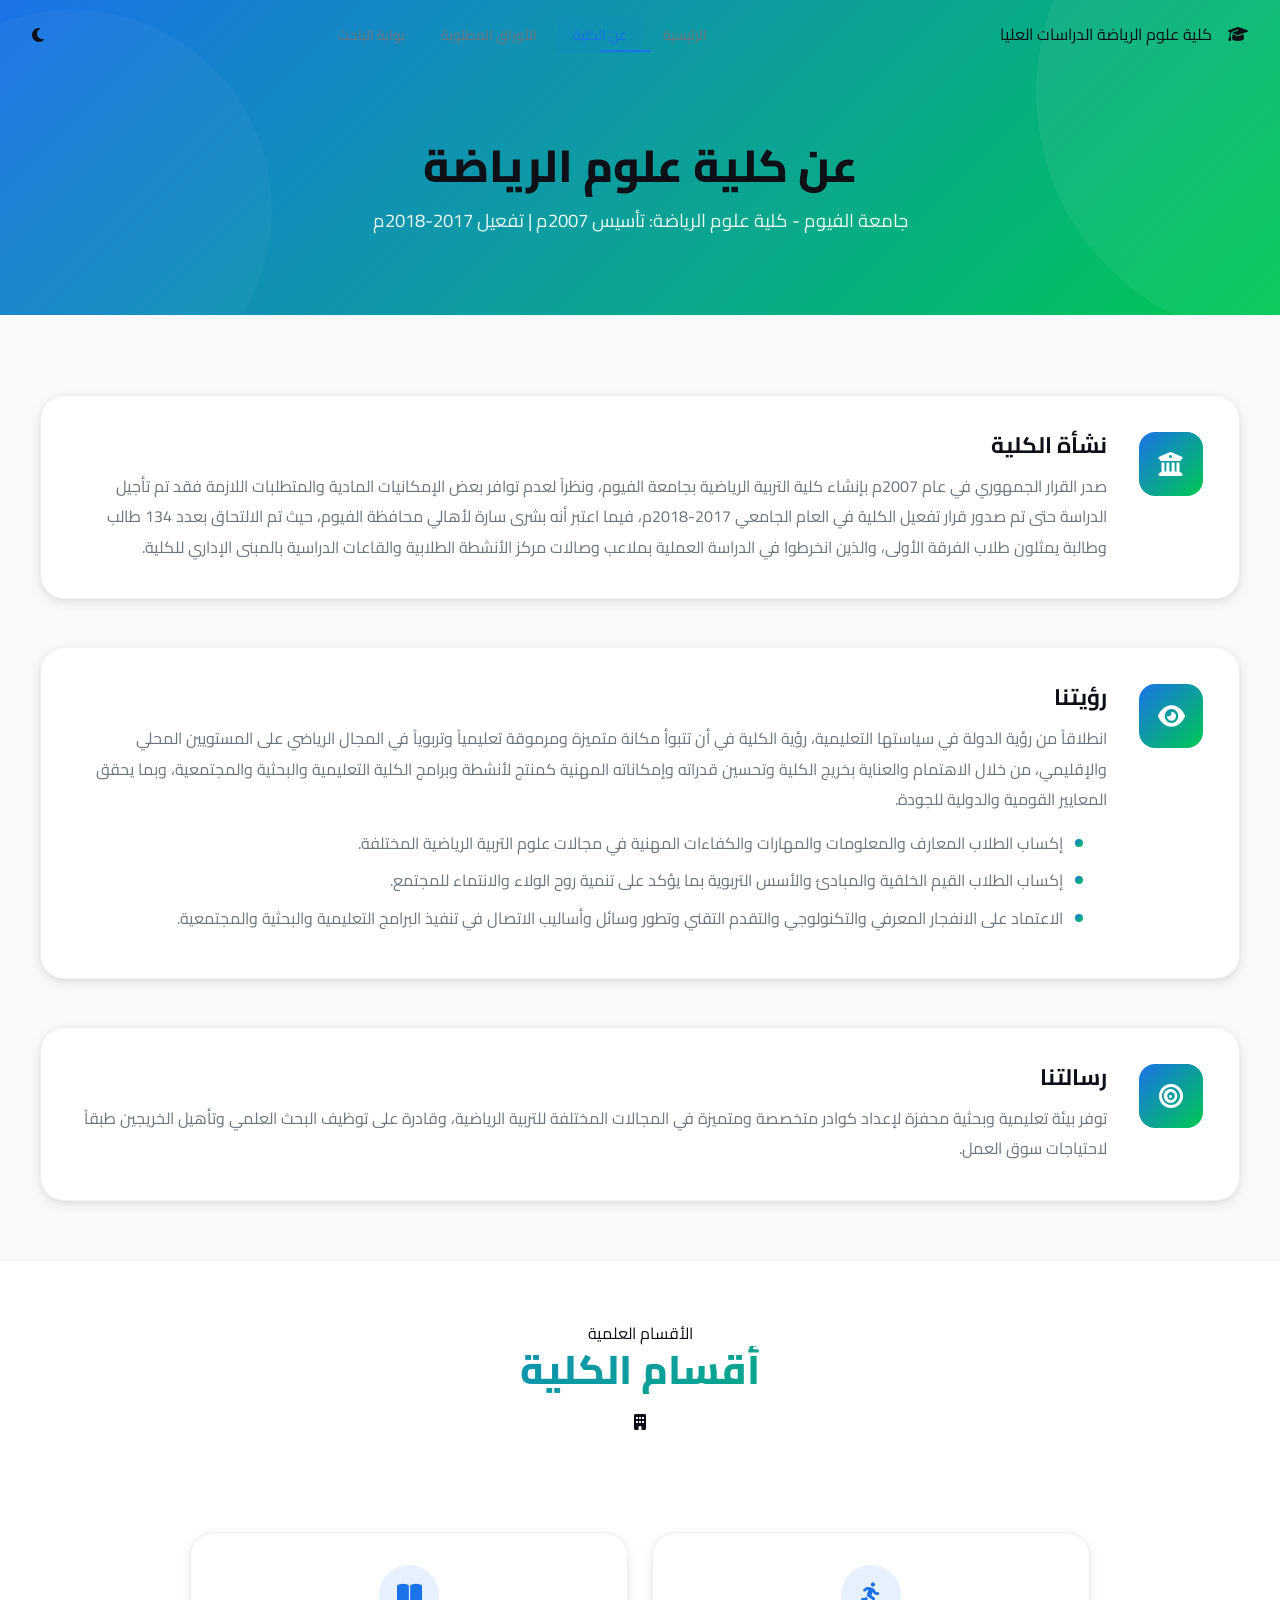
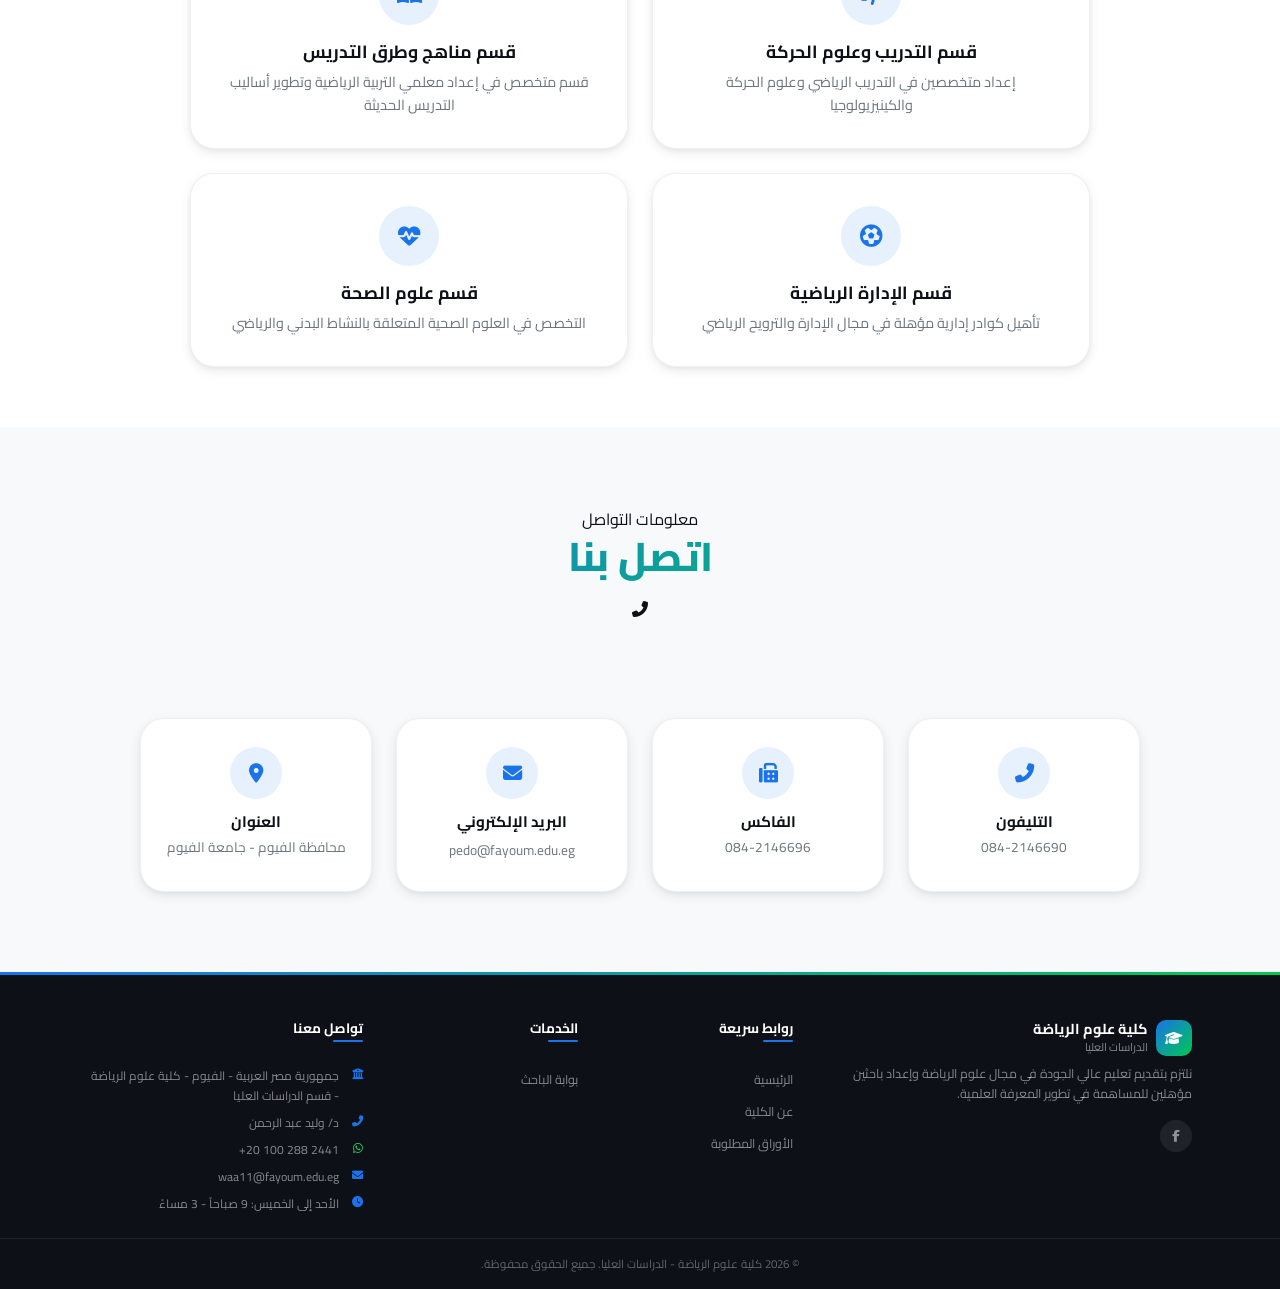
==== commit 8eb03afe: "Replace all social media icons with Facebook link only" ====
--- a/pages/about.html
+++ b/pages/about.html
@@ -4,6 +4,7 @@
     <meta charset="UTF-8">
     <meta name="viewport" content="width=device-width, initial-scale=1.0">
     <title>عن الكلية - كلية علوم الرياضة | الدراسات العليا</title>
+    <link rel="icon" type="image/svg+xml" href="../favicon.svg">
     <link rel="stylesheet" href="../css/styles.css">
     <link rel="stylesheet" href="https://cdnjs.cloudflare.com/ajax/libs/font-awesome/6.4.0/css/all.min.css">
     <link href="https://fonts.googleapis.com/css2?family=Cairo:wght@300;400;500;600;700;800;900&family=Tajawal:wght@300;400;500;700;800;900&display=swap" rel="stylesheet">
@@ -396,9 +397,7 @@
                             </div>
                             <p class="footer-desc">نلتزم بتقديم تعليم عالي الجودة في مجال علوم الرياضة وإعداد باحثين مؤهلين للمساهمة في تطوير المعرفة العلمية.</p>
                             <div class="footer-social">
-                                <a href="https://twitter.com/FayUniversity" class="social-link"><i class="fab fa-twitter"></i></a>
-                                <a href="https://www.facebook.com/FayoumSS" class="social-link"><i class="fab fa-facebook-f"></i></a>
-                                <a href="https://www.youtube.com/channel/UCIMr3Jd-B6QErtTE9Xmmkcg" class="social-link"><i class="fab fa-youtube"></i></a>
+                                <a href="https://www.facebook.com/share/18Cez4gXuU/" class="social-link" target="_blank"><i class="fab fa-facebook-f"></i></a>
                             </div>
                         </div>
                         <div class="footer-col">
--- a/css/styles.css
+++ b/css/styles.css
@@ -4309,15 +4309,25 @@
 
 [data-theme="dark"] .form-input,
 [data-theme="dark"] .form-select,
-[data-theme="dark"] .form-textarea {
-  background: var(--color-dark);
-  border-color: var(--color-dark-border);
+[data-theme="dark"] .form-textarea,
+[data-theme="dark"] .form-control,
+[data-theme="dark"] input,
+[data-theme="dark"] textarea,
+[data-theme="dark"] select {
+  background: #ffffff !important;
+  border-color: #e0e0e0 !important;
+  color: #111111 !important;
 }
 
 [data-theme="dark"] .form-input:focus,
 [data-theme="dark"] .form-select:focus,
-[data-theme="dark"] .form-textarea:focus {
-  background: var(--color-dark-lighter);
+[data-theme="dark"] .form-textarea:focus,
+[data-theme="dark"] .form-control:focus,
+[data-theme="dark"] input:focus,
+[data-theme="dark"] textarea:focus,
+[data-theme="dark"] select:focus {
+  background: #ffffff !important;
+  border-color: var(--color-primary) !important;
 }
 
 [data-theme="dark"] .accordion-item {
@@ -4353,7 +4363,9 @@
 }
 
 [data-theme="dark"] .form-file-upload {
-  background: var(--color-dark);
+  background: #ffffff;
+  border-color: #e0e0e0;
+  color: #111111;
 }
 
 [data-theme="dark"] .alert-success {
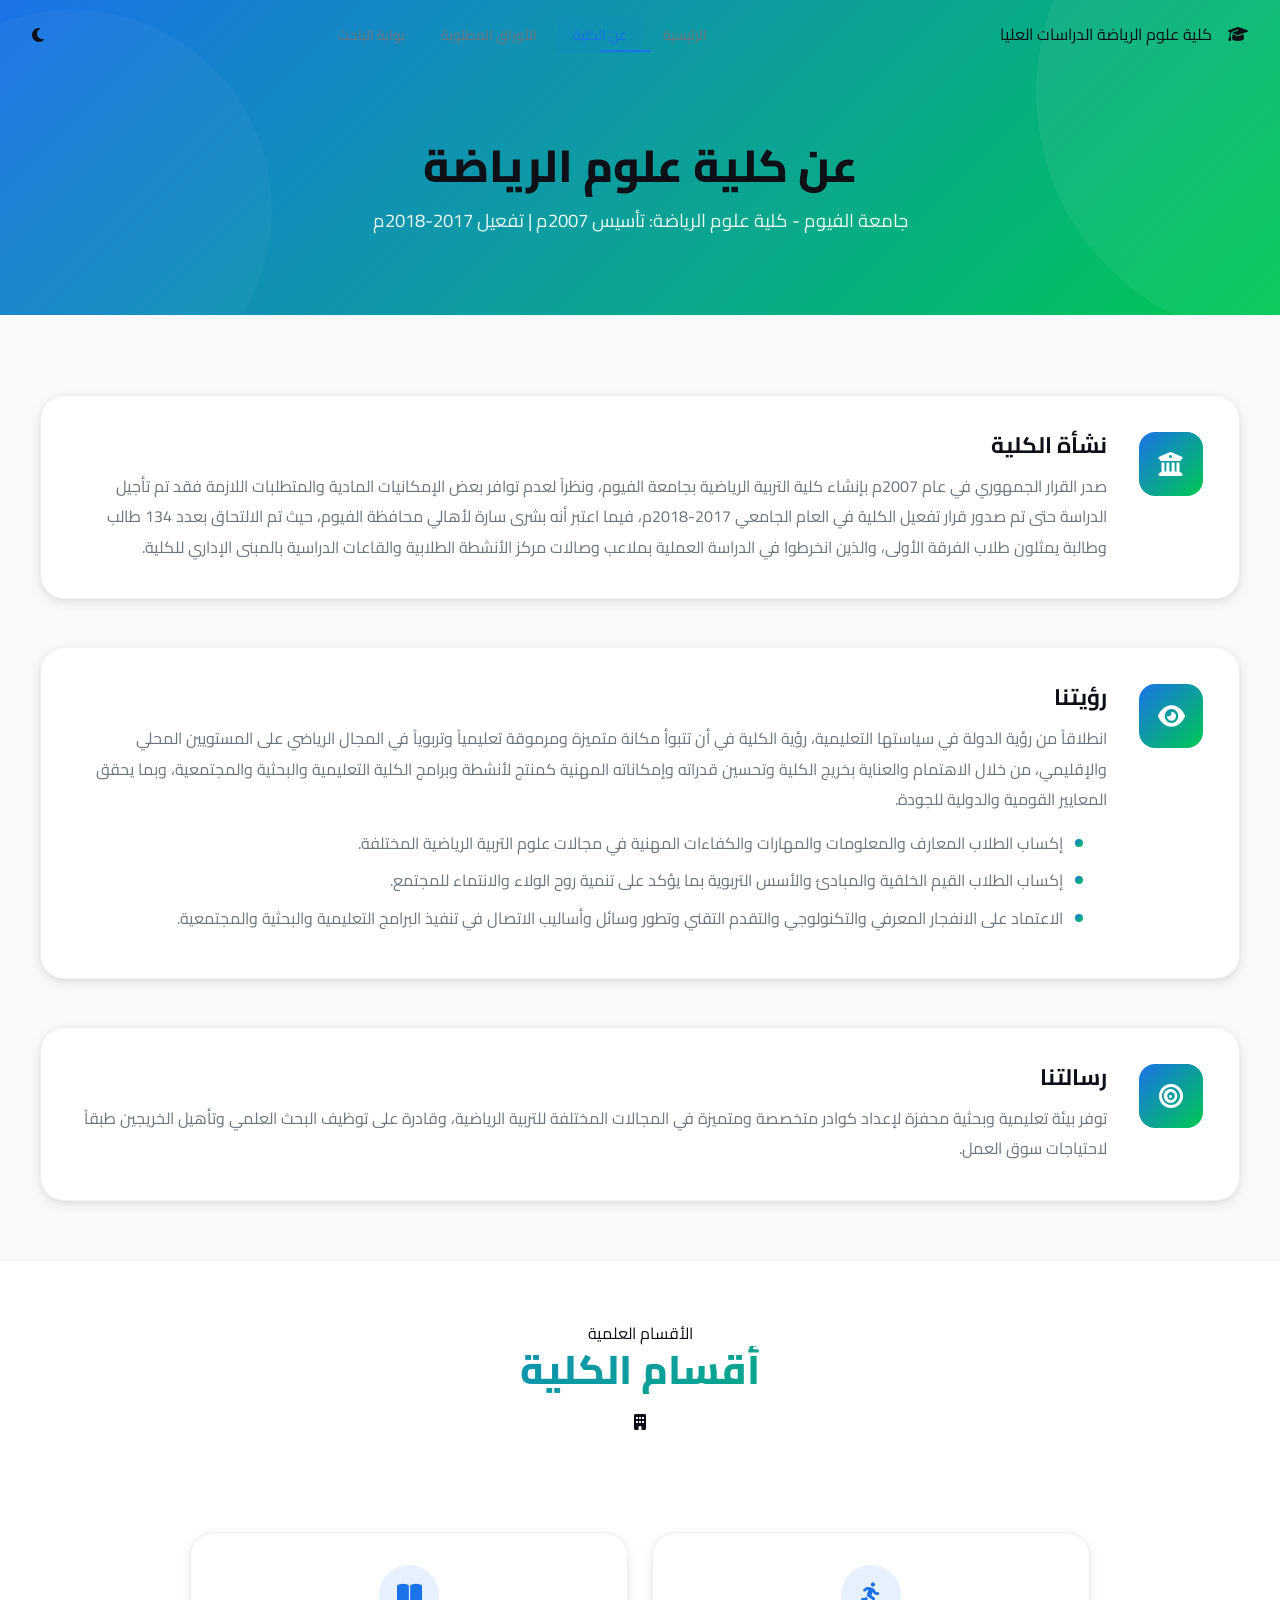
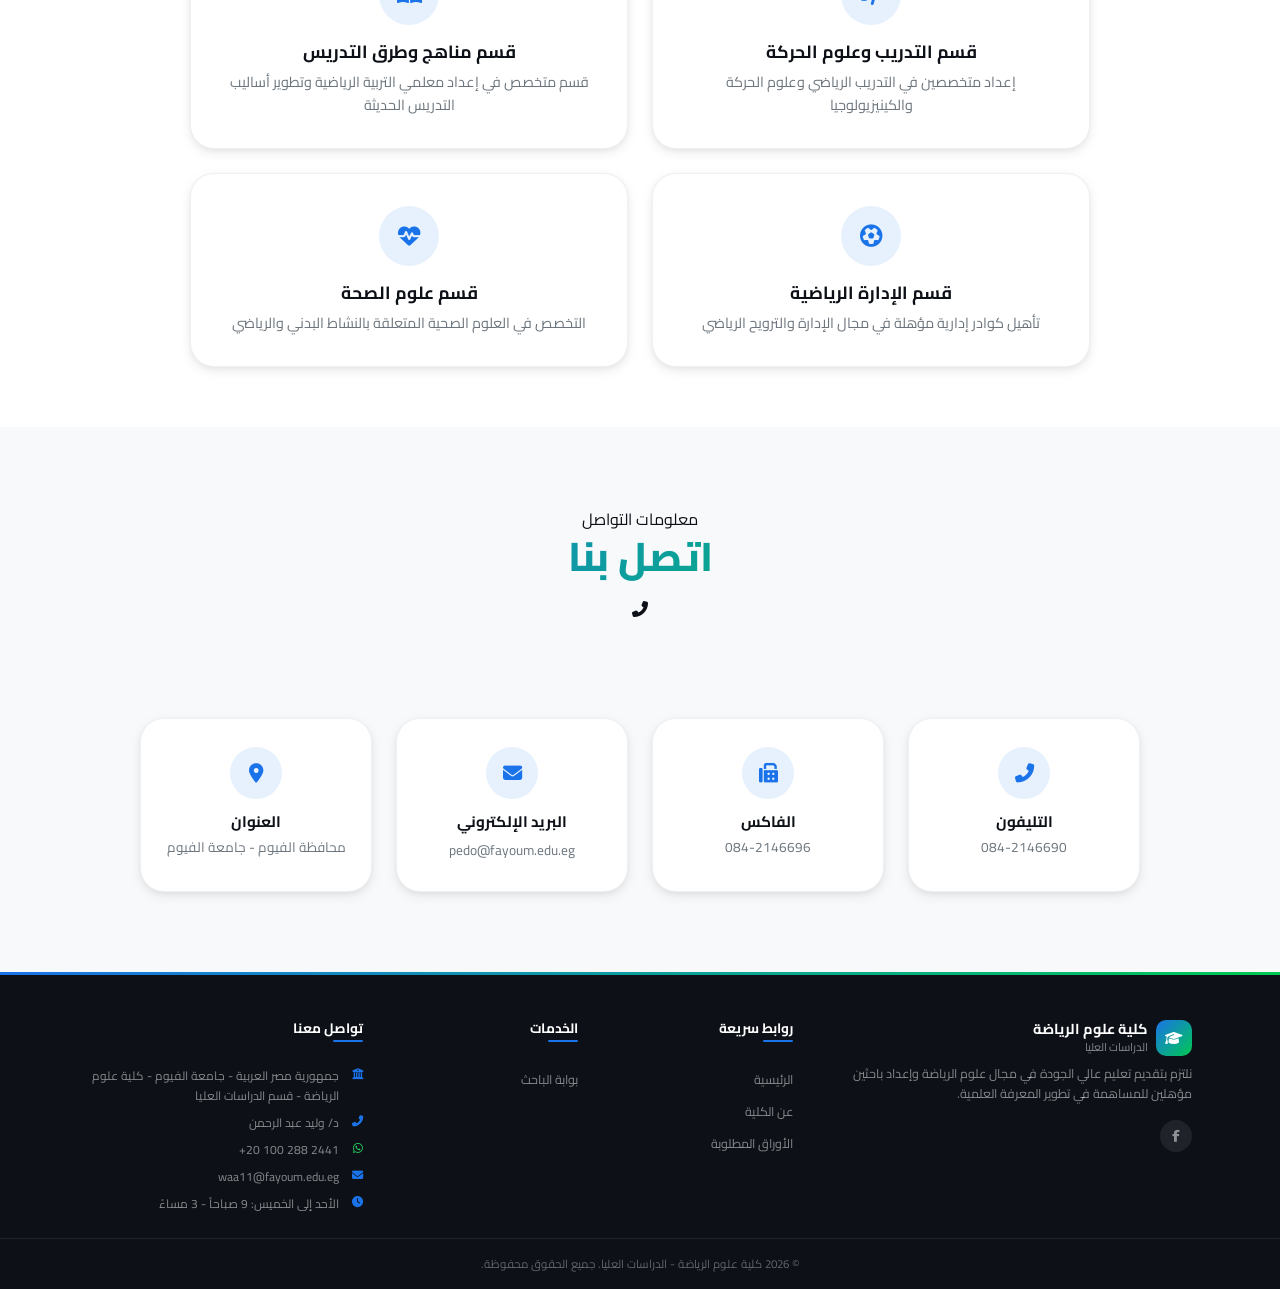
==== commit f8be1b33: "Update address to include جامعة الفيوم - قسم الدراسات العليا" ====
--- a/pages/about.html
+++ b/pages/about.html
@@ -417,7 +417,7 @@
                         <div class="footer-col">
                             <h4>تواصل معنا</h4>
                             <div class="footer-contact">
-                                <div class="contact-item"><i class="fas fa-university"></i><span>جمهورية مصر العربية - الفيوم - كلية علوم الرياضة - قسم الدراسات العليا</span></div>
+                                <div class="contact-item"><i class="fas fa-university"></i><span>جمهورية مصر العربية - جامعة الفيوم - كلية علوم الرياضة - قسم الدراسات العليا</span></div>
                                 <div class="contact-item"><i class="fas fa-phone-alt"></i><span>د/ وليد عبد الرحمن</span></div>
                                 <div class="contact-item"><i class="fab fa-whatsapp" style="color:#25D366;"></i><a href="https://wa.me/201002882441" target="_blank" dir="ltr" style="color:inherit;text-decoration:none;">+20 100 288 2441</a></div>
                                 <div class="contact-item"><i class="fas fa-envelope"></i><a href="https://mail.google.com/mail/?view=cm&fs=1&to=waa11@fayoum.edu.eg" target="_blank" style="color:inherit;text-decoration:none;">waa11@fayoum.edu.eg</a></div>
